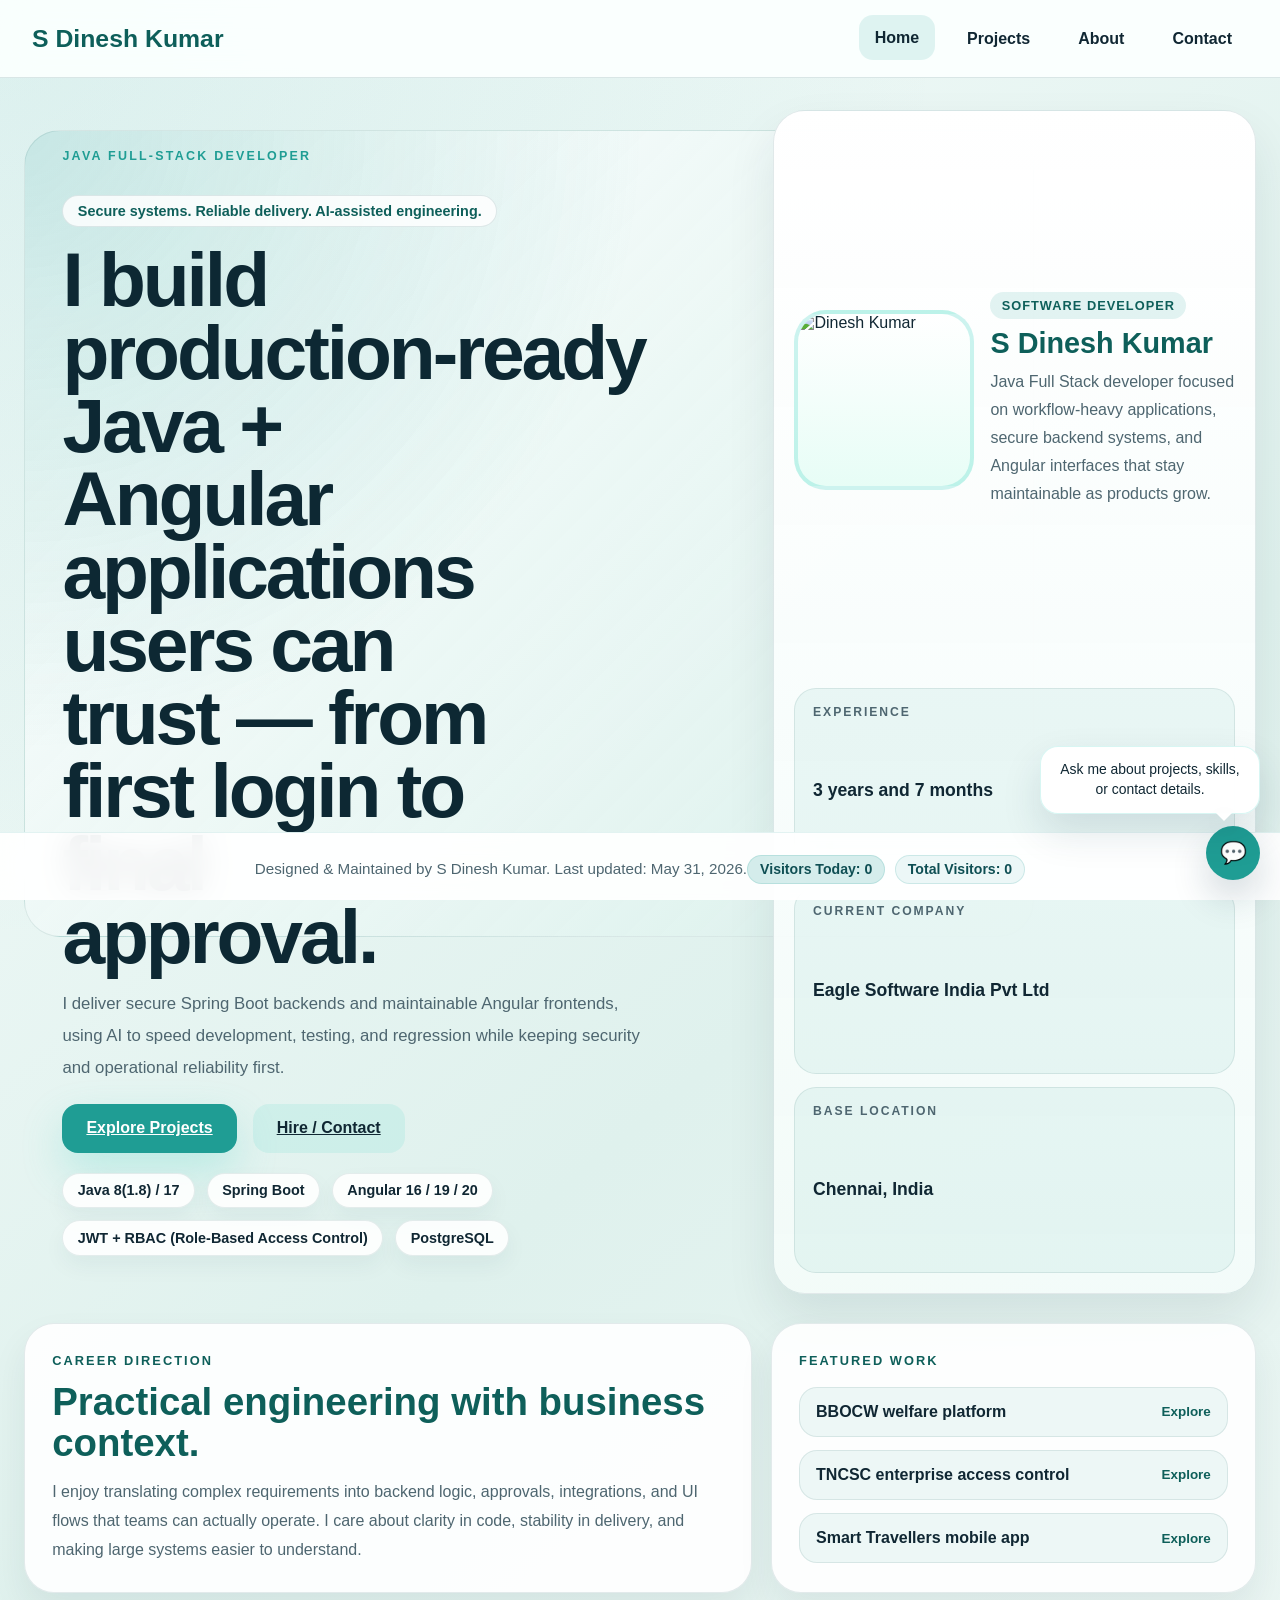
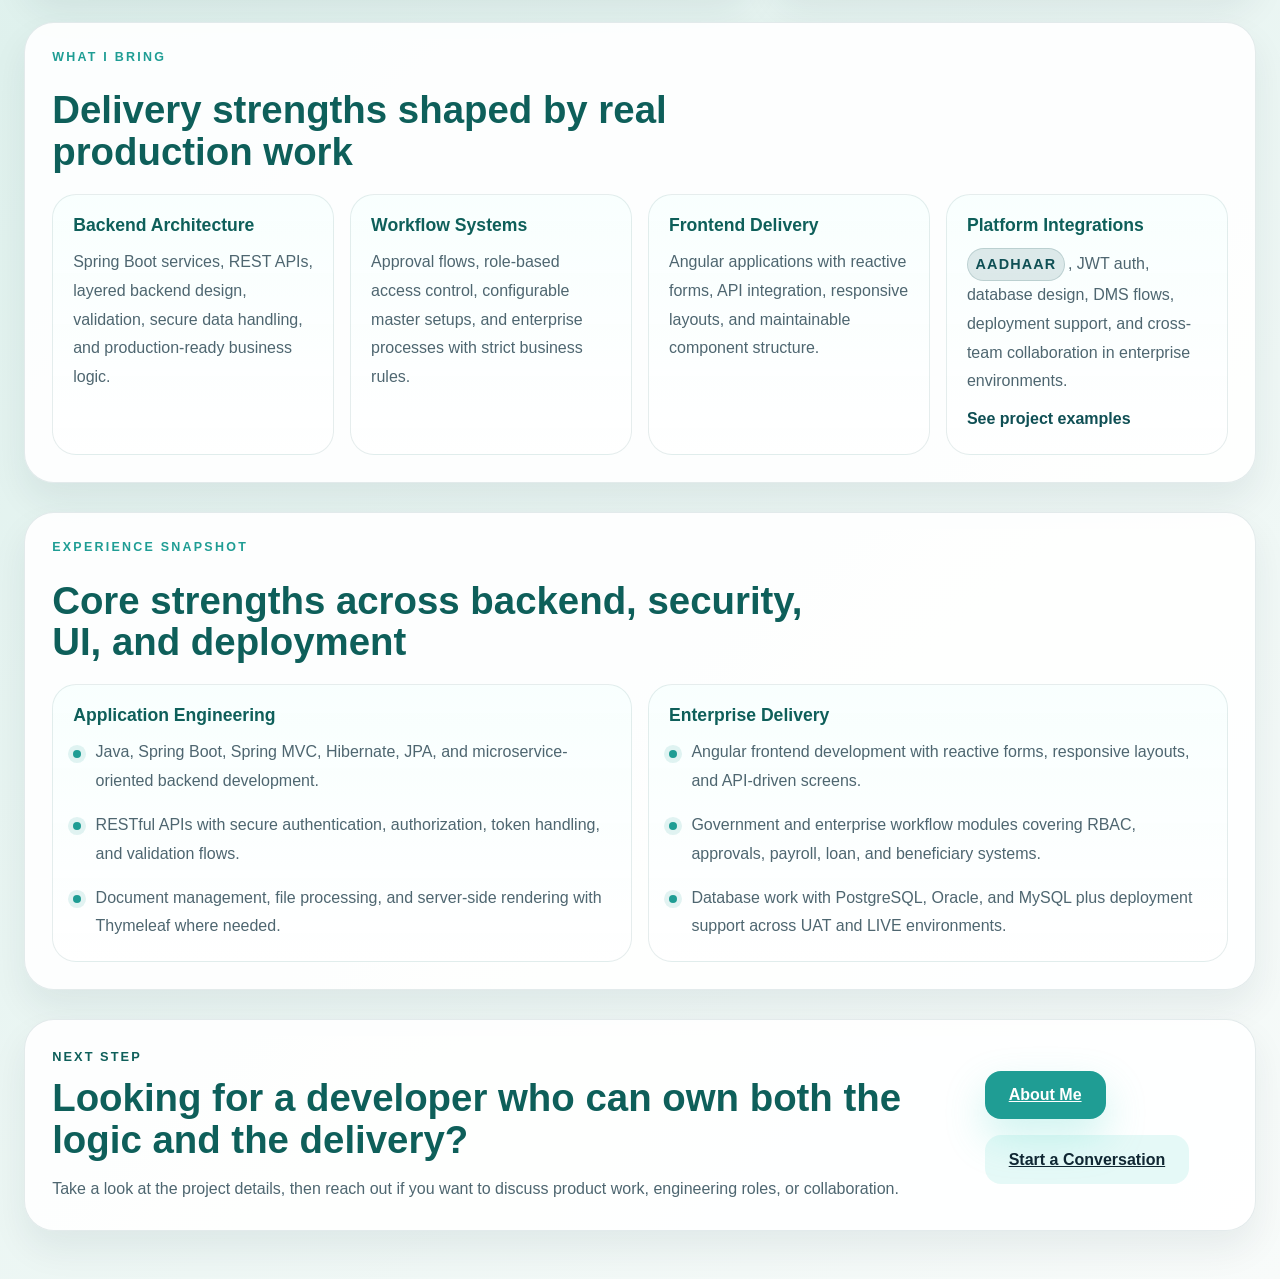
==== index.html @ f7721f25 "DINESH" ====
﻿<!DOCTYPE html>
<html lang="en">

<head>
    <meta charset="UTF-8">
    <meta name="viewport" content="width=device-width, initial-scale=1.0">
    <title>S Dinesh Kumar — Portfolio</title>
    <link rel="stylesheet" href="styles.css">
    <link rel="stylesheet" href="https://cdnjs.cloudflare.com/ajax/libs/font-awesome/5.15.4/css/all.min.css">
</head>

<body class="app-shell">
    <header class="app-header">
        <div class="brand">
            <h1 class="brand-title">S Dinesh Kumar</h1>
        </div>
        <button id="navToggle" class="nav-toggle" aria-label="Toggle menu">
            <i class="fas fa-bars"></i>
        </button>
        <nav class="app-nav" id="appNav">
            <a href="index.html" class="active">Home</a>
            <a href="templates/projects.html">Projects</a>
            <a href="templates/about.html">About</a>
            <a href="templates/contact.html">Contact</a>
        </nav>
    </header>

    <main class="page-main home-page">
        <section class="home-hero">
            <div class="home-hero-copy">
                <span class="eyebrow">Java Full‑Stack Developer</span>
                <p class="home-kicker">Secure systems. Reliable delivery. AI‑assisted engineering.</p>
                <h1>I build production‑ready Java + Angular applications users can trust — from first login to final approval.</h1>
                <p class="home-summary">I deliver secure Spring Boot backends and maintainable Angular frontends, using AI to speed development, testing, and regression while keeping security and operational reliability first.</p>
                <div class="hero-actions">
                    <a class="btn btn-primary" href="templates/projects.html">Explore Projects</a>
                    <a class="btn btn-secondary" href="templates/contact.html">Hire / Contact</a>
                </div>
                <div class="home-chip-row">
                    <span class="home-chip">Java 8(1.8) / 17</span>
                    <span class="home-chip">Spring Boot</span>
                    <span class="home-chip">Angular 16 / 19 / 20</span>
                    <span class="home-chip">JWT + RBAC (Role-Based Access Control)</span>
                    <span class="home-chip">PostgreSQL</span>
                </div>
            </div>

            <aside class="home-profile-card">
                <div class="home-profile-top">
                    <div class="profile-avatar home-profile-avatar">
                        <img src="assets/dinesh.png" alt="Dinesh Kumar">
                    </div>
                    <div class="home-identity">
                        <span class="home-role-tag">Software Developer</span>
                        <h2>S Dinesh Kumar</h2>
                        <p>Java Full Stack developer focused on workflow-heavy applications, secure backend systems, and Angular interfaces that stay maintainable as products grow.</p>
                    </div>
                </div>
                <div class="home-metric-stack">
                    <article class="home-metric-card">
                        <span class="home-metric-label">Experience</span>
                        <strong class="home-metric-value" id="experience"></strong>
                    </article>
                    <article class="home-metric-card">
                        <span class="home-metric-label">Current Company</span>
                        <strong class="home-metric-value">Eagle Software India Pvt Ltd</strong>
                    </article>
                    <article class="home-metric-card">
                        <span class="home-metric-label">Base Location</span>
                        <strong class="home-metric-value">Chennai, India</strong>
                    </article>
                </div>
            </aside>
        </section>

        <section class="home-strip-grid">
            <article class="home-panel home-panel-story">
                <span class="home-panel-label">Career Direction</span>
                <h2>Practical engineering with business context.</h2>
                <p>I enjoy translating complex requirements into backend logic, approvals, integrations, and UI flows that teams can actually operate. I care about clarity in code, stability in delivery, and making large systems easier to understand.</p>
            </article>
            <article class="home-panel home-panel-projects">
                <span class="home-panel-label">Featured Work</span>
                <div class="home-mini-list">
                    <a href="templates/bbocw.html">BBOCW welfare platform</a>
                    <a href="templates/tncsc.html">TNCSC enterprise access control</a>
                    <a href="templates/sta_explanation.html">Smart Travellers mobile app</a>
                </div>
            </article>
        </section>

        <section class="home-capability-section">
            <div class="home-section-heading">
                <span class="eyebrow">What I Bring</span>
                <h2>Delivery strengths shaped by real production work</h2>
            </div>
            <div class="home-capability-grid">
                <article class="home-capability-card">
                    <h3>Backend Architecture</h3>
                    <p>Spring Boot services, REST APIs, layered backend design, validation, secure data handling, and production-ready business logic.</p>
                </article>
                <article class="home-capability-card">
                    <h3>Workflow Systems</h3>
                    <p>Approval flows, role-based access control, configurable master setups, and enterprise processes with strict business rules.</p>
                </article>
                <article class="home-capability-card">
                    <h3>Frontend Delivery</h3>
                    <p>Angular applications with reactive forms, API integration, responsive layouts, and maintainable component structure.</p>
                </article>
                <article class="home-capability-card">
                    <h3>Platform Integrations</h3>
                    <p><span class="home-inline-highlight">AADHAAR</span>, JWT auth, database design, DMS flows, deployment support, and cross-team collaboration in enterprise environments. <a class="home-inline-link" href="templates/projects.html">See project examples</a></p>
                </article>
            </div>
        </section>

        <section class="home-summary-section">
            <div class="home-section-heading">
                <span class="eyebrow">Experience Snapshot</span>
                <h2>Core strengths across backend, security, UI, and deployment</h2>
            </div>
            <div class="home-summary-grid">
                <article class="home-summary-card">
                    <h3>Application Engineering</h3>
                    <ul>
                        <li>Java, Spring Boot, Spring MVC, Hibernate, JPA, and microservice-oriented backend development.</li>
                        <li>RESTful APIs with secure authentication, authorization, token handling, and validation flows.</li>
                        <li>Document management, file processing, and server-side rendering with Thymeleaf where needed.</li>
                    </ul>
                </article>
                <article class="home-summary-card">
                    <h3>Enterprise Delivery</h3>
                    <ul>
                        <li>Angular frontend development with reactive forms, responsive layouts, and API-driven screens.</li>
                        <li>Government and enterprise workflow modules covering RBAC, approvals, payroll, loan, and beneficiary systems.</li>
                        <li>Database work with PostgreSQL, Oracle, and MySQL plus deployment support across UAT and LIVE environments.</li>
                    </ul>
                </article>
            </div>
        </section>

        <section class="home-cta-panel">
            <div>
                <span class="home-panel-label">Next Step</span>
                <h2>Looking for a developer who can own both the logic and the delivery?</h2>
                <p>Take a look at the project details, then reach out if you want to discuss product work, engineering roles, or collaboration.</p>
            </div>
            <div class="hero-actions">
                <a class="btn btn-primary" href="templates/about.html">About Me</a>
                <a class="btn btn-secondary" href="templates/contact.html">Start a Conversation</a>
            </div>
        </section>
    </main>

    <footer class="app-footer">Designed & Maintained by S Dinesh Kumar. Last updated: May 31, 2026.</footer>
    <script src="https://cdn.jsdelivr.net/npm/@emailjs/browser@4/dist/email.min.js"></script>
    <script>
      window.LEO_EMAIL_CONFIG = window.LEO_EMAIL_CONFIG || {
        // EmailJS public key from your EmailJS dashboard
        publicKey: '',
        // EmailJS service ID connected to your sender mailbox
        serviceId: '',
        // EmailJS template ID for subject/body variables
        templateId: '',
      };
    </script>
    <script src="script.js"></script>
</body>

</html>
---- styles.css ----
﻿:root {
    --bg: #eef8f6;
    --surface: #ffffff;
    --surface-soft: #f7fcfb;
    --accent: #1f9d94;
    --accent-soft: #d8f0eb;
    --accent-text: #0e5f5a;
    --accent-deep: #0f4f54;
    --text: #102733;
    --muted: #4e6670;
    --border: rgba(31, 157, 148, 0.2);
    --shadow: rgba(12, 42, 52, 0.12);
}

* {
    margin: 0;
    padding: 0;
    box-sizing: border-box;
    font-family: 'Inter', -apple-system, BlinkMacSystemFont, 'Segoe UI', Roboto, Oxygen, Ubuntu, Cantarell, sans-serif;
}

html {
    scroll-behavior: smooth;
}

body {
    min-height: 100vh;
    display: flex;
    flex-direction: column;
    background:
        radial-gradient(circle at top left, rgba(31, 157, 148, 0.12), transparent 30%),
        linear-gradient(140deg, #f6fcfb 0%, #dff1ed 42%, #f8fbfa 100%);
    color: var(--text);
}

main {
    flex: 1;
    padding-bottom: 4.5rem;
}

button,
a {
    font: inherit;
}

button {
    border: none;
    background: none;
    cursor: pointer;
}

img {
    display: block;
    max-width: 100%;
}

.app-shell {
    display: flex;
    flex-direction: column;
    min-height: 100vh;
}

.app-header {
    position: sticky;
    top: 0;
    z-index: 1000;
    display: flex;
    align-items: center;
    justify-content: space-between;
    gap: 1rem;
    padding: 1rem 2rem;
    background: rgba(251, 255, 254, 0.94);
    border-bottom: 1px solid rgba(15, 79, 84, 0.14);
    backdrop-filter: blur(16px);
    animation: fadeInDown 0.9s ease both;
}

.brand {
    display: flex;
    flex-direction: column;
    gap: 0.2rem;
}

.brand-tag {
    font-size: 0.78rem;
    letter-spacing: 0.24em;
    text-transform: uppercase;
    color: var(--accent-text);
    font-weight: 700;
}

.brand-title {
    font-size: 1.55rem;
    line-height: 1.05;
    font-weight: 800;
}

.nav-toggle {
    display: none;
    width: 46px;
    height: 46px;
    border-radius: 16px;
    background: rgba(31, 157, 148, 0.14);
    color: var(--text);
    align-items: center;
    justify-content: center;
}

.app-nav {
    display: flex;
    gap: 1rem;
    align-items: center;
}

.app-nav a {
    display: inline-flex;
    align-items: center;
    padding: 0.85rem 1rem;
    border-radius: 14px;
    color: var(--text);
    text-decoration: none;
    font-weight: 700;
    transition: transform 0.25s ease, background 0.25s ease, color 0.25s ease;
}

.app-nav a:hover,
.app-nav a.active {
    background: rgba(31, 157, 148, 0.12);
    color: var(--text);
    transform: translateY(-1px);
}

.page-main {
    flex: 1;
    margin: 0 auto;
    padding: 2rem 1.5rem 3rem;
}

.home-page {
    display: grid;
    gap: 1.8rem;
}

.home-hero {
    position: relative;
    display: grid;
    grid-template-columns: minmax(0, 1.35fr) minmax(320px, 0.9fr);
    gap: 1.6rem;
    align-items: stretch;
}

.home-hero::before {
    content: '';
    position: absolute;
    inset: 1.25rem 18% auto 0;
    height: 68%;
    border-radius: 36px;
    background:
        radial-gradient(circle at top left, rgba(31, 157, 148, 0.24), transparent 48%),
        linear-gradient(135deg, rgba(255, 255, 255, 0.88), rgba(216, 240, 235, 0.68));
    border: 1px solid rgba(15, 79, 84, 0.1);
    z-index: 0;
}

.home-hero-copy,
.home-profile-card,
.home-strip-grid,
.home-capability-section,
.home-summary-section,
.home-cta-panel {
    position: relative;
    z-index: 1;
}

.home-hero-copy {
    display: grid;
    align-content: start;
    gap: 1rem;
    padding: clamp(1.6rem, 3vw, 2.5rem);
    border-radius: 34px;
}

.home-kicker {
    display: inline-flex;
    align-items: center;
    width: fit-content;
    padding: 0.45rem 0.9rem;
    border-radius: 999px;
    background: rgba(255, 255, 255, 0.82);
    border: 1px solid rgba(15, 79, 84, 0.12);
    color: var(--accent-text);
    font-size: 0.9rem;
    font-weight: 700;
}

.home-hero-copy h1 {
    max-width: 11ch;
    font-size: clamp(2.8rem, 6vw, 5.2rem);
    line-height: 0.95;
    letter-spacing: -0.04em;
    color: #0d2833;
}

.home-summary {
    max-width: 64ch;
    font-size: 1.05rem;
    line-height: 1.9;
    color: var(--muted);
}

.home-chip-row {
    display: flex;
    flex-wrap: wrap;
    gap: 0.75rem;
    padding-top: 0.25rem;
}

.home-chip {
    display: inline-flex;
    align-items: center;
    padding: 0.55rem 0.9rem;
    border-radius: 999px;
    background: rgba(255, 255, 255, 0.88);
    border: 1px solid rgba(15, 79, 84, 0.1);
    color: var(--text);
    font-size: 0.9rem;
    font-weight: 700;
    box-shadow: 0 10px 22px rgba(14, 50, 74, 0.05);
}

.home-profile-card {
    display: grid;
    gap: 1.2rem;
    padding: 1.25rem;
    border-radius: 32px;
    background:
        linear-gradient(180deg, rgba(255, 255, 255, 0.98), rgba(243, 251, 249, 0.94));
    border: 1px solid rgba(15, 79, 84, 0.12);
    box-shadow: 0 24px 50px rgba(12, 42, 52, 0.09);
}

.home-profile-top {
    display: grid;
    grid-template-columns: auto 1fr;
    gap: 1rem;
    align-items: center;
}

.home-profile-avatar {
    width: 132px;
    border-radius: 30px;
    margin: 0;
}

.home-identity {
    display: grid;
    gap: 0.5rem;
}

.home-role-tag {
    display: inline-flex;
    width: fit-content;
    padding: 0.35rem 0.7rem;
    border-radius: 999px;
    background: rgba(31, 157, 148, 0.12);
    color: var(--accent-text);
    font-size: 0.8rem;
    font-weight: 800;
    letter-spacing: 0.08em;
    text-transform: uppercase;
}

.home-identity h2 {
    font-size: 1.8rem;
    color: var(--accent-text);
}

.home-identity p {
    color: var(--muted);
    line-height: 1.75;
}

.home-metric-stack {
    display: grid;
    gap: 0.8rem;
}

.home-metric-card {
    display: grid;
    gap: 0.35rem;
    padding: 1rem 1.1rem;
    border-radius: 22px;
    background: rgba(31, 157, 148, 0.07);
    border: 1px solid rgba(15, 79, 84, 0.1);
}

.home-metric-label {
    font-size: 0.76rem;
    letter-spacing: 0.16em;
    text-transform: uppercase;
    color: var(--muted);
    font-weight: 800;
}

.home-metric-value {
    font-size: 1.1rem;
    line-height: 1.45;
    color: var(--text);
}

.home-strip-grid {
    display: grid;
    grid-template-columns: 1.2fr 0.8fr;
    gap: 1.2rem;
}

.home-panel,
.home-capability-section,
.home-summary-section,
.home-cta-panel {
    padding: 1.7rem;
    border-radius: 30px;
    background: rgba(255, 255, 255, 0.9);
    border: 1px solid rgba(15, 79, 84, 0.11);
    box-shadow: 0 18px 36px rgba(12, 42, 52, 0.07);
}

.home-panel-label {
    display: inline-block;
    margin-bottom: 0.8rem;
    color: var(--accent-text);
    font-size: 0.8rem;
    font-weight: 800;
    letter-spacing: 0.16em;
    text-transform: uppercase;
}

.home-panel h2,
.home-section-heading h2,
.home-cta-panel h2 {
    font-size: clamp(1.7rem, 3vw, 2.5rem);
    line-height: 1.08;
    color: var(--accent-text);
}

.home-panel p,
.home-cta-panel p {
    margin-top: 0.9rem;
    color: var(--muted);
    line-height: 1.8;
}

.home-mini-list {
    display: grid;
    gap: 0.8rem;
    margin-top: 0.35rem;
}

.home-mini-list a {
    display: flex;
    align-items: center;
    justify-content: space-between;
    gap: 1rem;
    padding: 0.95rem 1rem;
    border-radius: 18px;
    background: rgba(31, 157, 148, 0.07);
    border: 1px solid rgba(15, 79, 84, 0.1);
    color: var(--text);
    text-decoration: none;
    font-weight: 700;
    transition: transform 0.2s ease, background 0.2s ease;
}

.home-mini-list a::after {
    content: 'Explore';
    color: var(--accent-text);
    font-size: 0.84rem;
}

.home-mini-list a:hover {
    transform: translateY(-2px);
    background: rgba(31, 157, 148, 0.12);
}

.home-capability-section,
.home-summary-section {
    display: grid;
    gap: 1.35rem;
}

.home-section-heading {
    display: grid;
    gap: 0.6rem;
    max-width: 760px;
}

.home-capability-grid {
    display: grid;
    grid-template-columns: repeat(4, minmax(0, 1fr));
    gap: 1rem;
}

.home-capability-card,
.home-summary-card {
    padding: 1.25rem;
    border-radius: 24px;
    background: linear-gradient(180deg, rgba(248, 255, 254, 0.96), rgba(255, 255, 255, 0.98));
    border: 1px solid rgba(15, 79, 84, 0.1);
}

.home-capability-card h3,
.home-summary-card h3 {
    margin-bottom: 0.75rem;
    color: var(--accent-text);
    font-size: 1.1rem;
}

.home-capability-card p {
    color: var(--muted);
    line-height: 1.8;
}

.home-summary-grid {
    display: grid;
    grid-template-columns: repeat(2, minmax(0, 1fr));
    gap: 1rem;
}

.home-summary-card ul {
    list-style: none;
    display: grid;
    gap: 0.95rem;
}

.home-summary-card li {
    position: relative;
    padding-left: 1.4rem;
    color: var(--muted);
    line-height: 1.8;
}

.home-summary-card li::before {
    content: '';
    position: absolute;
    left: 0;
    top: 0.72rem;
    width: 0.5rem;
    height: 0.5rem;
    border-radius: 50%;
    background: var(--accent);
    box-shadow: 0 0 0 5px rgba(31, 157, 148, 0.12);
}

.home-cta-panel {
    display: flex;
    align-items: center;
    justify-content: space-between;
    gap: 1.5rem;
}

.home-inline-highlight {
    display: inline-flex;
    align-items: center;
    padding: 0.16rem 0.48rem;
    margin-right: 0.18rem;
    border-radius: 999px;
    background: rgba(15, 79, 84, 0.12);
    border: 1px solid rgba(15, 79, 84, 0.16);
    color: var(--accent-deep);
    font-size: 0.9rem;
    font-weight: 800;
    letter-spacing: 0.08em;
}

.home-inline-link {
    display: inline-block;
    margin-top: 0.55rem;
    color: var(--accent-deep);
    font-weight: 800;
    text-decoration: none;
}

.home-inline-link:hover {
    text-decoration: underline;
}

.hero-panel {
    display: grid;
    grid-template-columns: 1.6fr 1fr;
    gap: 2rem;
    align-items: start;
}

.hero-copy {
    animation: fadeInUp 0.9s ease 0.1s both;
}

.eyebrow {
    display: inline-block;
    margin-bottom: 1rem;
    color: var(--accent);
    font-weight: 700;
    letter-spacing: 0.18em;
    text-transform: uppercase;
    font-size: 0.78rem;
}

.hero-copy h1 {
    font-size: clamp(2.2rem, 4vw, 3rem);
    line-height: 1.04;
    margin-bottom: 1rem;
    color: var(--accent-text);
}

.hero-copy p {
    font-size: 1rem;
    color: var(--muted);
    line-height: 1.8;
    margin-bottom: 1.75rem;
}

.hero-actions {
    display: flex;
    flex-wrap: wrap;
    gap: 1rem;
    margin-top: 0.25rem;
}

.btn {
    display: inline-flex;
    align-items: center;
    justify-content: center;
    padding: 0.95rem 1.5rem;
    border-radius: 16px;
    font-weight: 700;
    transition: transform 0.25s ease, box-shadow 0.25s ease, background 0.25s ease;
}

.btn-primary {
    background: var(--accent);
    color: #fff;
    box-shadow: 0 18px 40px rgba(78, 212, 198, 0.28);
}

.btn-secondary {
    background: rgba(78, 212, 198, 0.14);
    color: var(--text);
}

.btn:hover {
    transform: translateY(-2px);
}

.hero-card {
    display: grid;
    gap: 1rem;
    background: var(--surface);
    border: 1px solid rgba(14,50,74,0.04);
    border-radius: 18px;
    padding: 1.25rem;
    box-shadow: 0 12px 30px rgba(14, 50, 74, 0.06);
}

.profile-avatar {
    width: 180px;
    aspect-ratio: 1 / 1;
    border-radius: 32px;
    overflow: hidden;
    border: 4px solid rgba(78, 212, 198, 0.28);
    background: linear-gradient(180deg, #fff, #e7fdf6);
    margin: 0 auto;
}

.hero-card h2 {
    font-size: 1.75rem;
    margin-bottom: 0.5rem;
}

.hero-card p {
    color: var(--text);
    line-height: 1.8;
}

.stat-grid {
    display: grid;
    grid-template-columns: repeat(2, minmax(0, 1fr));
    gap: 1rem;
}

.stat {
    padding: 1.15rem 1rem;
    border-radius: 20px;
    background: rgba(255, 255, 255, 0.88);
    border: 1px solid rgba(78, 212, 198, 0.15);
    box-shadow: 0 10px 25px rgba(78, 212, 198, 0.1);
}

.stat-title {
    font-size: 0.82rem;
    letter-spacing: 0.18em;
    text-transform: uppercase;
    color: var(--muted);
    margin-bottom: 0.5rem;
}

.stat-value {
    font-size: 1.4rem;
    color: var(--text);
    font-weight: 800;
}

.card-highlight {
    display: inline;
    color: var(--accent-text) !important;
    background: transparent;
}

.location-labels {
    display: flex;
    gap: 0.5rem;
    margin-top: 0.75rem;
    flex-wrap: wrap;
}

.show-map-btn {
    background: transparent;
    border: 1px solid rgba(14,50,74,0.06);
    padding: 0.4rem 0.6rem;
    border-radius: 12px;
    font-weight: 700;
    color: var(--accent-text);
    cursor: pointer;
}

.map-link {
    display: none;
    margin-top: 0.5rem;
    font-size: 0.9rem;
    color: var(--muted);
    word-break: break-word;
}

.section-card {
    margin-top: 2rem;
    padding: 2rem;
    border-radius: 28px;
    background: var(--surface);
    border: 1px solid rgba(78, 212, 198, 0.18);
    box-shadow: 0 24px 45px rgba(14, 50, 74, 0.08);
    animation: fadeInUp 0.9s ease both;
}

.section-card h2 {
    font-size: 2rem;
    margin-bottom: 1rem;
}

.section-card p,
.section-card li {
    color: var(--muted);
    line-height: 1.8;
    font-size: 1rem;
}

.section-card ul {
    list-style: none;
    padding: 0;
    margin: 0;
    display: grid;
    gap: 1rem;
}

.section-card li {
    padding-left: 1.5rem;
    position: relative;
}

.section-card li::before {
    content: '\f00c';
    font-family: 'Font Awesome 5 Free';
    font-weight: 900;
    position: absolute;
    left: 0;
    top: 0.12rem;
    color: var(--accent);
}

.projects-panel,
.detail-panel,
.about-panel,
.contact-panel {
    margin-top: 1.8rem;
    padding: 2rem;
    border-radius: 28px;
    background: var(--surface);
    border: 1px solid rgba(78, 212, 198, 0.18);
    box-shadow: 0 24px 45px rgba(14, 50, 74, 0.08);
    animation: fadeInUp 0.9s ease both;
}

.project-grid {
    display: grid;
    gap: 1.5rem;
    grid-template-columns: repeat(auto-fit, minmax(280px, 1fr));
    align-items: stretch;
}

.project-card {
    padding: 1.5rem;
    border-radius: 20px;
    background: rgba(186, 244, 238, 0.95);
    border: 1px solid rgba(78, 212, 198, 0.18);
    box-shadow: 0 14px 28px rgba(78, 212, 198, 0.12);
    transition: transform 0.18s ease, box-shadow 0.18s ease;
    display: flex;
    flex-direction: column;
    height: 100%;
}

/* Prevent cards from growing excessively tall. Allow internal scroll when content overflows. */
.project-card {
    max-height: 560px;
    overflow: auto;
}

/* Hide native scrollbars but keep content scrollable */
.project-card {
    -ms-overflow-style: none; /* IE and Edge */
    scrollbar-width: none; /* Firefox */
}
.project-card::-webkit-scrollbar {
    width: 0;
    height: 0;
}

/* On large screens, enforce exactly 3 columns to maintain consistent card sizing and layout */
@media (min-width: 1100px) {
    .project-grid {
        grid-template-columns: repeat(3, 1fr);
    }
}

.project-card:hover {
    transform: translateY(-3px);
    box-shadow: 0 20px 48px rgba(78, 212, 198, 0.18);
}

.project-card h3 {
    font-size: 1.15rem;
    margin-bottom: 0.75rem;
}

.project-card h3 a {
    color: var(--text);
    text-decoration: none;
}

.project-card h3 a:hover {
    color: var(--accent);
}

.project-card p {
    color: var(--muted);
    line-height: 1.75;
    margin: 0.65rem 0;
}

.click-hint {
    margin-top: 0.25rem;
}

.click-hint a {
    color: var(--accent);
    font-weight: 700;
    text-decoration: none;
}

.click-hint a:hover {
    text-decoration: underline;
}

.detail-grid {
    display: grid;
    gap: 1rem;
    grid-template-columns: repeat(auto-fit, minmax(220px, 1fr));
    margin-top: 1.5rem;
}

.detail-section {
    padding: 1.5rem;
    border-radius: 22px;
    background: rgba(78, 212, 198, 0.08);
    border: 1px solid rgba(78, 212, 198, 0.18);
}

.detail-section h3 {
    margin-bottom: 0.8rem;
    color: var(--text);
    font-size: 1rem;
}

.detail-section p {
    color: var(--muted);
    line-height: 1.75;
}

.image-container {
    display: grid;
    gap: 1rem;
    grid-template-columns: repeat(auto-fit, minmax(220px, 1fr));
}

/* Ensure headings and key labels use the teal accent for clear two-color theme */
.brand-title,
.section-card h2,
.project-card h3,
.detail-section h3 {
    color: var(--accent-text);
}

/* Links should adopt the teal accent for consistency */
a {
    color: var(--accent-text);
}

figure {
    background: rgba(255, 255, 255, 0.92);
    border: 1px solid rgba(78, 212, 198, 0.18);
    border-radius: 24px;
    padding: 1.4rem;
    box-shadow: 0 14px 32px rgba(78, 212, 198, 0.1);
}

.dropdown-btn {
    display: inline-flex;
    align-items: center;
    gap: 0.5rem;
    color: var(--text);
    cursor: pointer;
    font-weight: 700;
    margin-bottom: 0.75rem;
}

.dropdown-btn.rotate {
    color: var(--accent);
}

.dropdown-btn::after {
    content: " ▼";
    font-weight: 700;
    margin-left: 6px;
}

.dropdown-btn.rotate::after {
    content: " ▲";
}

.image-description {
    overflow: hidden;
    max-height: 0;
    opacity: 0;
    transition: max-height 0.35s ease, opacity 0.3s ease;
    margin-bottom: 0.75rem;
}

.image-description.open {
    opacity: 1;
}

.portrait-image {
    width: 100%;
    border-radius: 20px;
    display: block;
}

.app-footer {
    position: fixed;
    left: 0;
    right: 0;
    bottom: 0;
    width: 100%;
    padding: 1rem 2rem;
    text-align: center;
    color: var(--muted);
    font-size: 0.95rem;
    background: rgba(255, 255, 255, 0.92);
    backdrop-filter: blur(14px);
    border-top: 1px solid rgba(31, 157, 148, 0.12);
    z-index: 1000;
}

.footer-visitor-summary {
    display: inline-flex;
    gap: 0.6rem;
    flex-wrap: wrap;
    justify-content: center;
    margin-top: 0.35rem;
}

.footer-badge {
    display: inline-flex;
    align-items: center;
    gap: 0.35rem;
    padding: 0.35rem 0.75rem;
    border-radius: 999px;
    font-weight: 700;
    font-size: 0.88rem;
    background: rgba(31, 157, 148, 0.12);
    color: var(--accent-deep);
    border: 1px solid rgba(31, 157, 148, 0.16);
}

.footer-badge-today {
    background: rgba(31, 157, 148, 0.18);
}

.footer-badge-total {
    background: rgba(31, 157, 148, 0.08);
}

.menu-open .app-nav {
    opacity: 1;
    visibility: visible;
    transform: translateY(0);
}

@keyframes fadeInDown {
    from {
        opacity: 0;
        transform: translateY(-20px);
    }
    to {
        opacity: 1;
        transform: translateY(0);
    }
}

@keyframes fadeInUp {
    from {
        opacity: 0;
        transform: translateY(24px);
    }
    to {
        opacity: 1;
        transform: translateY(0);
    }
}

@keyframes floatIn {
    from {
        opacity: 0;
        transform: translateY(20px) scale(0.98);
    }
    to {
        opacity: 1;
        transform: translateY(0) scale(1);
    }
}

@media (max-width: 980px) {
    .home-hero,
    .home-strip-grid,
    .home-summary-grid {
        grid-template-columns: 1fr;
    }
    .home-capability-grid {
        grid-template-columns: repeat(2, minmax(0, 1fr));
    }
    .home-hero::before {
        inset: 0 0 auto 0;
        height: 56%;
    }
    .home-cta-panel {
        flex-direction: column;
        align-items: flex-start;
    }
    .hero-panel {
        grid-template-columns: 1fr;
    }
    .stat-grid {
        grid-template-columns: 1fr;
    }
    .image-container {
        grid-template-columns: repeat(2, minmax(0, 1fr));
    }
}

@media (max-width: 760px) {
    .app-header {
        padding: 1rem 1rem;
    }
    .nav-toggle {
        display: flex;
    }
    .app-nav {
        position: absolute;
        top: 100%;
        right: 1rem;
        left: 1rem;
        background: rgba(255, 255, 255, 0.98);
        border: 1px solid rgba(78, 212, 198, 0.18);
        border-radius: 24px;
        flex-direction: column;
        align-items: stretch;
        padding: 1rem;
        gap: 0.75rem;
        margin-top: 0.75rem;
        opacity: 0;
        visibility: hidden;
        transform: translateY(-10px);
        transition: opacity 0.25s ease, transform 0.25s ease, visibility 0.25s ease;
        box-shadow: 0 18px 40px rgba(78, 212, 198, 0.16);
    }
    .app-nav a {
        width: 100%;
    }
    .home-hero-copy h1 {
        max-width: none;
        font-size: 2.65rem;
    }
    .home-profile-top {
        grid-template-columns: 1fr;
    }
    .home-profile-avatar {
        margin: 0 auto;
    }
    .home-capability-grid {
        grid-template-columns: 1fr;
    }
    .home-hero-copy,
    .home-profile-card,
    .home-panel,
    .home-capability-section,
    .home-summary-section,
    .home-cta-panel {
        padding: 1.3rem;
        border-radius: 24px;
    }
    .hero-copy h1 {
        font-size: 2.4rem;
    }
    .page-main {
        padding: 1.5rem;
    }
}

@media (max-width: 560px) {
    .app-header {
        flex-direction: column;
        align-items: flex-start;
        gap: 1rem;
    }
    .home-chip-row {
        gap: 0.55rem;
    }
    .home-chip {
        font-size: 0.82rem;
    }
    .home-kicker {
        font-size: 0.82rem;
    }
    .home-panel h2,
    .home-section-heading h2,
    .home-cta-panel h2 {
        font-size: 1.55rem;
    }
    .hero-copy h1 {
        font-size: 2rem;
    }
    .hero-card {
        padding: 1.5rem;
    }
    .section-card {
        padding: 1.5rem;
    }
    .image-container {
        grid-template-columns: 1fr;
    }
}

/* Chat widget */
.chat-widget {
    position: fixed;
    right: 1.5rem;
    bottom: 1.5rem;
    z-index: 2000;
    width: min(360px, calc(100% - 2rem));
    max-height: 520px;
    display: grid;
    grid-template-rows: auto 1fr auto;
    background: rgba(255, 255, 255, 0.96);
    border: 1px solid rgba(11, 107, 99, 0.34);
    border-radius: 20px;
    box-shadow: 0 20px 40px rgba(14, 50, 74, 0.12);
    overflow: hidden;
    backdrop-filter: blur(16px);
    opacity: 0;
    transform: translateY(10px) scale(0.98);
    transition: opacity 0.22s ease, transform 0.22s ease, border-color 0.22s ease, box-shadow 0.22s ease;
}
.chat-widget.open {
    opacity: 1;
    transform: translateY(0) scale(1);
    border-color: rgba(11, 107, 99, 0.48);
    box-shadow: 0 24px 50px rgba(11, 107, 99, 0.16);
}
#leoToggleBtn,
.leo-toggle-btn {
    position: fixed;
    bottom: 20px;
    right: 20px;
    width: 54px;
    height: 54px;
    border-radius: 50%;
    background: var(--accent);
    color: #fff;
    border: none;
    display: inline-flex;
    align-items: center;
    justify-content: center;
    font-size: 1.35rem;
    box-shadow: 0 18px 36px rgba(14, 50, 74, 0.18);
    cursor: pointer;
    z-index: 1001;
    transition: transform 0.2s ease, box-shadow 0.2s ease, background 0.2s ease;
}
#leoToggleBtn:hover,
.leo-toggle-btn:hover {
    transform: translateY(-1px);
    box-shadow: 0 22px 42px rgba(14, 50, 74, 0.2);
}
#leoTogglePrompt {
    position: fixed;
    /* align the prompt above the chat button */
    bottom: 86px;
    right: 20px;
    max-width: 220px;
    padding: 0.85rem 1rem;
    background: rgba(255, 255, 255, 0.98);
    border: 1px solid rgba(78, 212, 198, 0.22);
    border-radius: 18px;
    color: var(--text);
    font-size: 0.87rem;
    line-height: 1.4;
    text-align: center;
    box-shadow: 0 18px 40px rgba(14, 50, 74, 0.12);
    opacity: 0;
    transform: translateY(6px);
    transition: opacity 0.22s ease, transform 0.22s ease;
    z-index: 1002; /* sit above the button */
    pointer-events: none;
}
#leoTogglePrompt.visible {
    opacity: 1;
    transform: translateY(0);
}

#leoTogglePrompt::after {
    /* small triangular pointer toward the chat button center */
    content: '';
    position: absolute;
    bottom: -8px;
    right: 27px; /* aligns roughly with the center of the 54px button (20px right + 27px) */
    width: 0;
    height: 0;
    border-left: 8px solid transparent;
    border-right: 8px solid transparent;
    border-top: 8px solid rgba(255, 255, 255, 0.98);
    filter: drop-shadow(0 6px 10px rgba(14,50,74,0.06));
    transition: opacity 0.18s ease, transform 0.18s ease;
}
.chat-widget-header {
    display: flex;
    justify-content: space-between;
    align-items: flex-start;
    padding: 1rem 1rem 0.75rem;
    border-bottom: 1px solid rgba(78, 212, 198, 0.12);
}

.chat-header-content {
    flex: 1;
}

.chat-close-btn {
    display: flex;
    align-items: center;
    justify-content: center;
    width: 28px;
    height: 28px;
    border-radius: 50%;
    background: transparent;
    border: none;
    color: var(--text);
    cursor: pointer;
    font-size: 1.2rem;
    transition: background 0.2s ease;
    flex-shrink: 0;
}

.chat-close-btn:hover {
    background: rgba(78, 212, 198, 0.12);
}
.chat-widget-header .chat-welcome {
    display: block;
    font-size: 0.95rem;
    font-weight: 800;
    letter-spacing: 0.18em;
    text-transform: uppercase;
    color: var(--accent-text);
}
.chat-widget-header .chat-subtitle {
    margin-top: 0.25rem;
    font-size: 0.9rem;
    color: var(--muted);
    line-height: 1.45;
}
.chat-widget-body {
    padding: 0.5rem 0.6rem;
    display: flex;
    flex-direction: column;
    gap: 0.35rem;
    overflow-y: auto;
    background: rgba(246, 255, 253, 0.95);
    min-height: 260px;
    max-height: 320px;
}
.chat-message {
    max-width: 85%;
    padding: 0.5rem 0.7rem;
    border-radius: 14px;
    line-height: 1.3;
    word-break: break-word;
    white-space: pre-wrap;
    position: relative;
    font-size: 0.9rem;
}
.chat-message p {
    margin: 0;
    padding: 0;
}
.chat-message.bot {
    align-self: flex-start;
    background: rgba(78, 212, 198, 0.16);
    color: var(--text);
    border-radius: 18px 18px 18px 6px;
    text-align: left;
}
.chat-message.user {
    align-self: flex-end;
    background: rgba(14, 50, 74, 0.16);
    color: var(--text);
    border-radius: 18px 18px 6px 18px;
    text-align: right;
}
.chat-message .chat-time {
    display: block;
    margin-top: 0.3rem;
    font-size: 0.75rem;
    color: rgba(0, 0, 0, 0.38);
}
.chat-message.user .chat-time {
    text-align: right;
}
.chat-widget-footer {
    padding: 0.75rem 0.85rem 0.9rem;
    background: rgba(255, 255, 255, 0.96);
    border-top: 1px solid rgba(78, 212, 198, 0.08);
    display: grid;
    grid-template-columns: 1fr auto;
    gap: 0.7rem;
    align-items: center;
}
#chatForm {
    display: grid;
    grid-template-columns: 1fr auto;
    gap: 0.7rem;
}
#chatInput {
    width: 100%;
    min-width: 0;
    padding: 0.75rem 1rem;
    border-radius: 999px;
    border: 1px solid rgba(78, 212, 198, 0.2);
    background: rgba(240, 255, 253, 0.98);
    color: var(--text);
    font-size: 0.95rem;
}
#chatInput:focus {
    outline: none;
    border-color: var(--accent);
    box-shadow: 0 0 0 3px rgba(78, 212, 198, 0.1);
}
#chatForm button {
    display: inline-flex;
    align-items: center;
    justify-content: center;
    padding: 0.75rem 1.1rem;
    border-radius: 999px;
    border: none;
    background: var(--accent);
    color: #fff;
    font-weight: 600;
    font-size: 0.9rem;
    cursor: pointer;
    transition: background 0.2s ease;
}
#chatForm button:hover {
    background: rgba(78, 212, 198, 0.9);
}
#chatForm button:disabled {
    opacity: 0.65;
    cursor: not-allowed;
    background: rgba(78, 212, 198, 0.6);
}
.chat-status {
    margin-top: 0.6rem;
    min-height: 1.2rem;
    font-size: 0.9rem;
    color: var(--accent-text);
    text-align: right;
    justify-self: end;
}

/* Desktop: Large screens (1440px and above) */
@media (min-width: 1440px) {
    .chat-widget {
        width: min(420px, calc(100% - 3rem));
        max-height: 580px;
        right: 2rem;
        bottom: 2rem;
    }
    .chat-widget-body {
        padding: 1rem;
        gap: 0.8rem;
    }
    .chat-message {
        max-width: 90%;
        padding: 0.85rem 1rem;
        font-size: 0.98rem;
    }
    #chatInput {
        padding: 0.8rem 1.1rem;
        font-size: 0.98rem;
    }
    #chatForm button {
        padding: 0.8rem 1.2rem;
        font-size: 0.95rem;
    }
}

/* Laptop: Medium-large screens (1024px to 1439px) */
@media (min-width: 1024px) and (max-width: 1439px) {
    .chat-widget {
        width: min(390px, calc(100% - 2.5rem));
        max-height: 550px;
        right: 1.75rem;
        bottom: 1.75rem;
    }
    .chat-widget-body {
        padding: 0.9rem;
        gap: 0.7rem;
    }
    .chat-message {
        max-width: 87%;
        padding: 0.8rem 0.95rem;
        font-size: 0.96rem;
    }
    #chatInput {
        padding: 0.75rem 1rem;
        font-size: 0.96rem;
    }
}

/* Tablet: Medium screens (768px to 1023px) */
@media (min-width: 768px) and (max-width: 1023px) {
    .chat-widget {
        width: min(380px, calc(100% - 2rem));
        max-height: 540px;
        right: 1.5rem;
        bottom: 1.5rem;
    }
    .chat-widget-body {
        padding: 0.85rem;
        gap: 0.65rem;
    }
    .chat-message {
        max-width: 86%;
        padding: 0.75rem 0.9rem;
        font-size: 0.95rem;
    }
}

/* Small Tablet/Large Mobile: Small screens (481px to 767px) */
@media (min-width: 481px) and (max-width: 767px) {
    .chat-widget {
        width: min(85%, calc(100% - 1.5rem));
        max-height: 480px;
        right: 0.75rem;
        bottom: 0.75rem;
        border-radius: 18px;
    }
    .chat-widget-body {
        padding: 0.7rem;
        gap: 0.6rem;
    }
    .chat-message {
        max-width: 88%;
        padding: 0.65rem 0.8rem;
        font-size: 0.93rem;
    }
    .chat-message .chat-time {
        font-size: 0.7rem;
    }
    #chatInput {
        padding: 0.65rem 0.9rem;
        font-size: 0.9rem;
    }
    #chatForm button {
        padding: 0.65rem 0.95rem;
        font-size: 0.8rem;
    }
}

/* Mobile: Extra small screens (max-width: 480px) */
@media (max-width: 480px) {
    .chat-widget {
        left: 0;
        right: 0;
        bottom: 0;
        width: 100%;
        max-height: 420px;
        border-radius: 20px 20px 0 0;
    }
    .chat-widget-body {
        padding: 0.65rem;
        gap: 0.55rem;
    }
    .chat-message {
        max-width: 90%;
        padding: 0.6rem 0.75rem;
        font-size: 0.9rem;
    }
    .chat-message .chat-time {
        margin-top: 0.2rem;
        font-size: 0.68rem;
    }
    #chatInput {
        padding: 0.6rem 0.85rem;
        font-size: 0.88rem;
    }
    #chatForm button {
        padding: 0.6rem 0.9rem;
        font-size: 0.78rem;
    }
    .chat-widget-footer {
        padding: 0.6rem 0.7rem 0.75rem;
    }
}


/* ===== Chat Suggestion Styles ===== */
.chat-suggestions {
    display: none;
    position: relative;
    left: 0;
    right: 0;
    width: 100%;
    background: rgba(255, 255, 255, 0.98);
    border: 1px solid rgba(78, 212, 198, 0.14);
    border-radius: 14px;
    padding: 0.5rem 0.45rem;
    max-height: 150px;
    overflow-y: auto;
    z-index: 100;
    box-shadow: 0 -2px 16px rgba(0, 0, 0, 0.12);
    box-sizing: border-box;
}

.chat-suggestions.active {
    display: block;
    animation: slideUpIn 0.2s ease;
}

@keyframes slideUpIn {
    from {
        opacity: 0;
        transform: translateY(4px);
    }
    to {
        opacity: 1;
        transform: translateY(0);
    }
}

.suggestion-item {
    display: block;
    width: 100%;
    padding: 11px 13px;
    border-radius: 10px;
    cursor: pointer;
    color: var(--text);
    font-size: 0.85rem;
    text-align: left;
    background: transparent;
    transition: background 0.15s ease, transform 0.1s ease;
    border: none;
    word-wrap: break-word;
    white-space: normal;
    overflow-wrap: anywhere;
    line-height: 1.3;
    margin-bottom: 0.4rem;
}

.suggestion-item:hover,
.suggestion-item:focus {
    background: rgba(78, 212, 198, 0.1);
    transform: translateX(2px);
}

.suggestion-item:disabled {
    cursor: default;
    opacity: 1;
}

.suggestion-item-action {
    background: rgba(78, 212, 198, 0.08);
    border: 1px solid rgba(78, 212, 198, 0.12);
    font-weight: 700;
}

.suggestion-item-action-alt {
    background: rgba(14, 50, 74, 0.04);
}

.chat-suggestions .suggestion-item:last-child {
    margin-bottom: 0;
}

.chat-input-wrapper {
    position: relative;
    width: 100%;
}

.chat-suggestions-panel {
    position: absolute;
    bottom: calc(100% + 8px);
    left: -12px;
    right: -34px;
    width: calc(100% + 46px);
    max-width: 420px;
    min-width: 260px;
    display: none;
    align-items: flex-start;
    justify-content: space-between;
    gap: 0.55rem;
    pointer-events: none;
}

.chat-suggestions-panel.active {
    display: flex;
}

.chat-suggestions-panel .chat-suggestions {
    flex: 1;
    min-width: 0;
}

.chat-suggestions-panel .chat-suggestions,
.chat-suggestions-panel .chat-status {
    pointer-events: auto;
}

.chat-status {
    position: static;
    min-width: 42px;
    padding: 0.24rem 0.55rem;
    border-radius: 999px;
    background: rgba(255, 255, 255, 0.92);
    color: var(--accent-text);
    font-weight: 700;
    text-align: right;
    font-size: 0.74rem;
    line-height: 1.2;
    border: 1px solid rgba(78, 212, 198, 0.12);
    box-shadow: 0 6px 16px rgba(14, 50, 74, 0.06);
    z-index: 2;
    flex-shrink: 0;
    margin-top: 0.4rem;
    opacity: 0;
    transform: translateY(-2px);
    transition: opacity 0.18s ease, transform 0.18s ease;
}

.chat-status.visible {
    opacity: 1;
    transform: translateY(0);
}

/* Email prompt chip — non-clickable, just shows current step */
.email-prompt-chip {
    cursor: default;
    background: rgba(78, 212, 198, 0.09);
    color: var(--accent-text);
    font-weight: 700;
    border: 1px solid rgba(78, 212, 198, 0.12);
    pointer-events: none;
}
.email-prompt-chip:hover {
    background: rgba(78, 212, 198, 0.09);
    transform: none;
}

/* Scrollbar styling for suggestions */
.chat-suggestions::-webkit-scrollbar {
    width: 6px;
}

.chat-suggestions::-webkit-scrollbar-track {
    background: transparent;
}

.chat-suggestions::-webkit-scrollbar-thumb {
    background: var(--accent-color);
    border-radius: 3px;
}
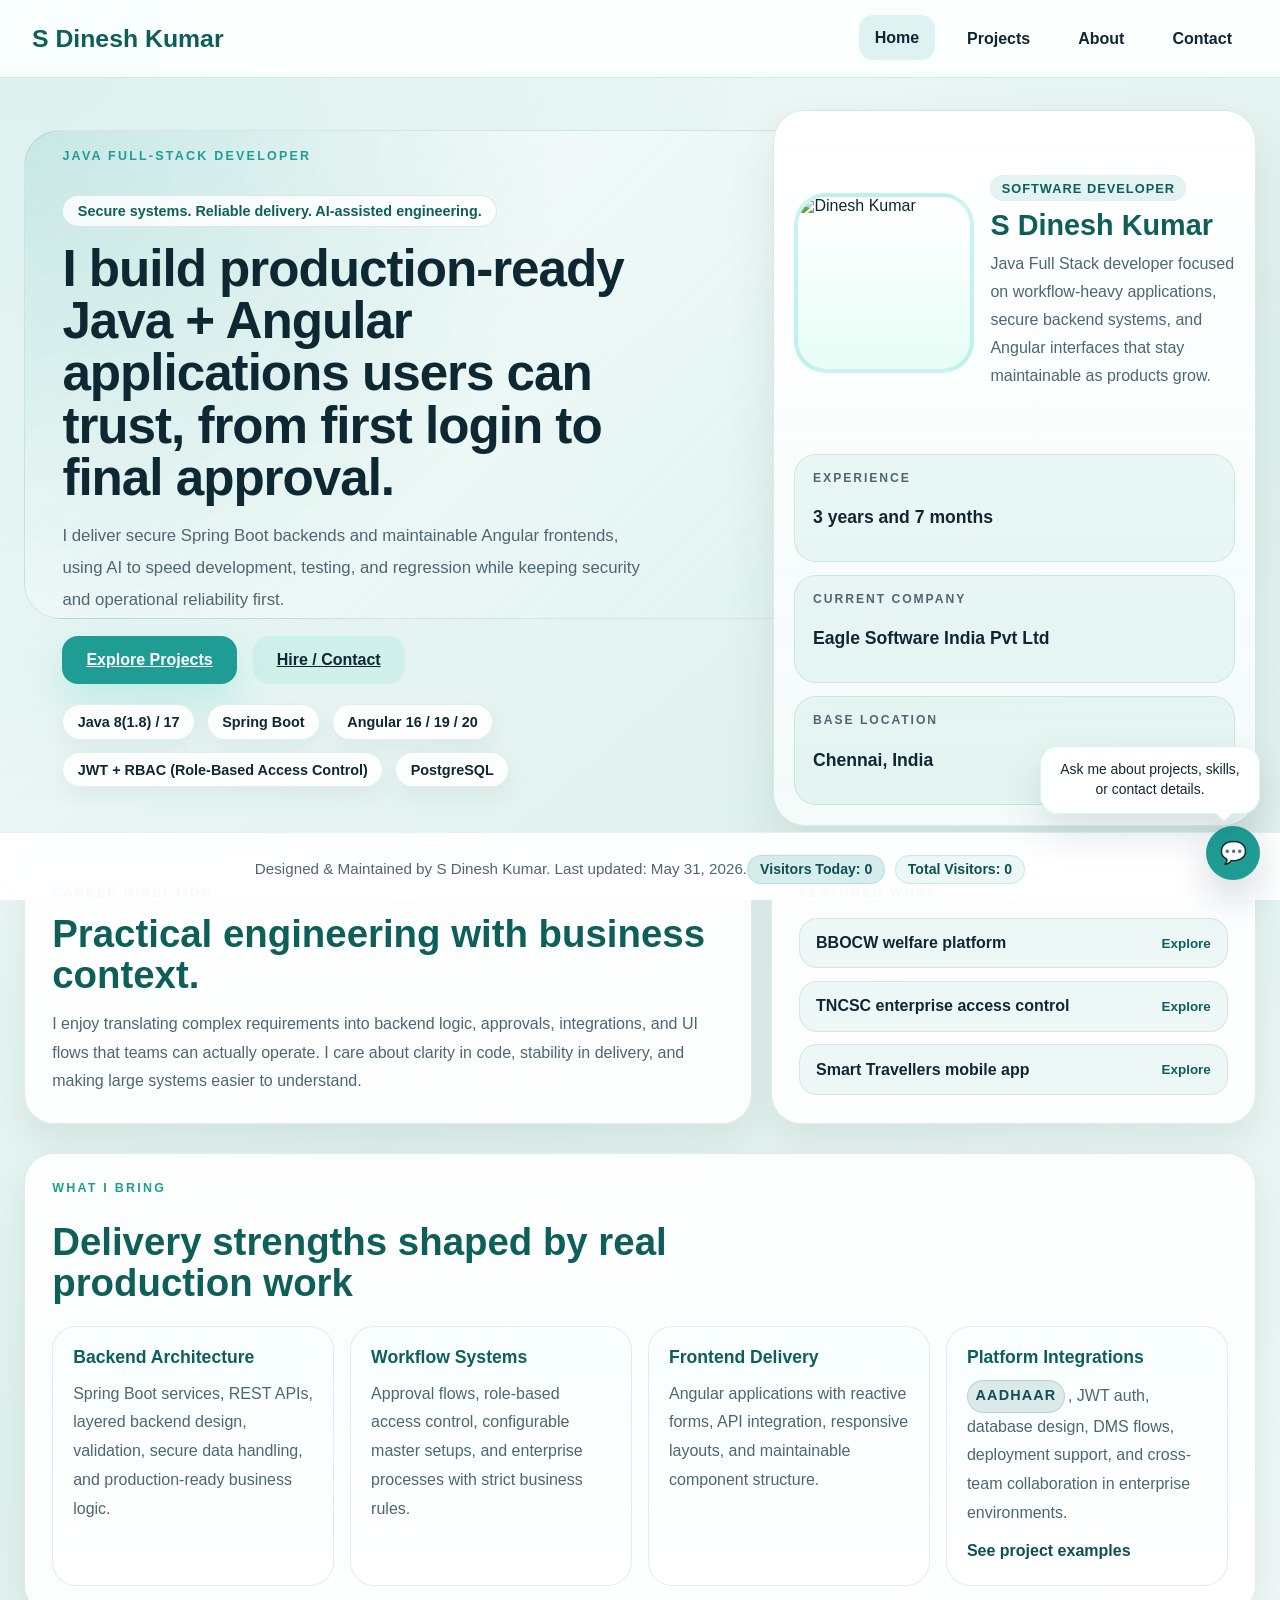
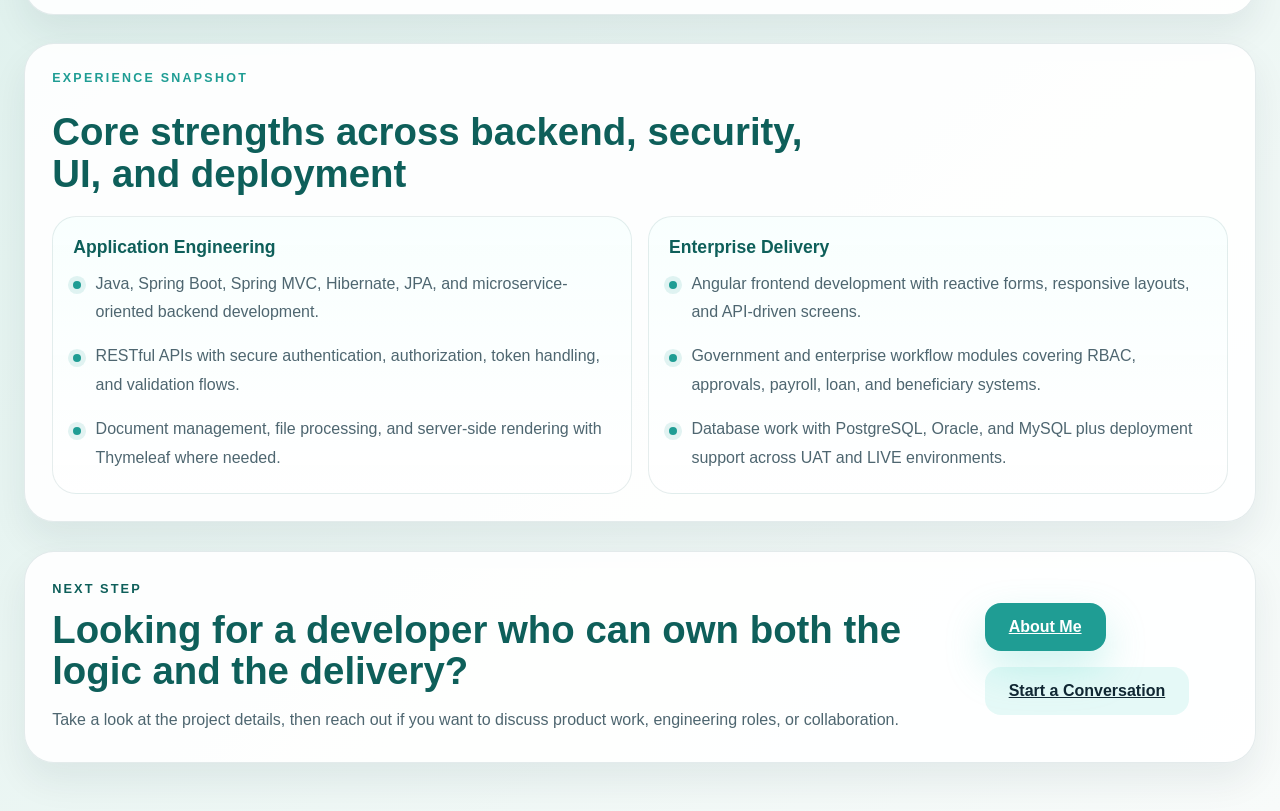
==== commit 26cd700a: "DINESH" ====
--- a/index.html
+++ b/index.html
@@ -30,7 +30,7 @@
             <div class="home-hero-copy">
                 <span class="eyebrow">Java Full‑Stack Developer</span>
                 <p class="home-kicker">Secure systems. Reliable delivery. AI‑assisted engineering.</p>
-                <h1>I build production‑ready Java + Angular applications users can trust — from first login to final approval.</h1>
+                <h1>I build production‑ready Java + Angular applications users can trust, from first login to final approval.</h1>
                 <p class="home-summary">I deliver secure Spring Boot backends and maintainable Angular frontends, using AI to speed development, testing, and regression while keeping security and operational reliability first.</p>
                 <div class="hero-actions">
                     <a class="btn btn-primary" href="templates/projects.html">Explore Projects</a>
--- a/styles.css
+++ b/styles.css
@@ -194,11 +194,15 @@
 }
 
 .home-hero-copy h1 {
-    max-width: 11ch;
-    font-size: clamp(2.8rem, 6vw, 5.2rem);
-    line-height: 0.95;
-    letter-spacing: -0.04em;
+    /* allow longer, more natural line lengths to avoid excessive wrapping */
+    max-width: 70ch;
+    font-size: clamp(2.8rem, 6vw, 3.2rem);
+    line-height: 1.02;
+    letter-spacing: -0.02em;
     color: #0d2833;
+    text-align: left;
+    hyphens: auto;
+    word-break: keep-all;
 }
 
 .home-summary {
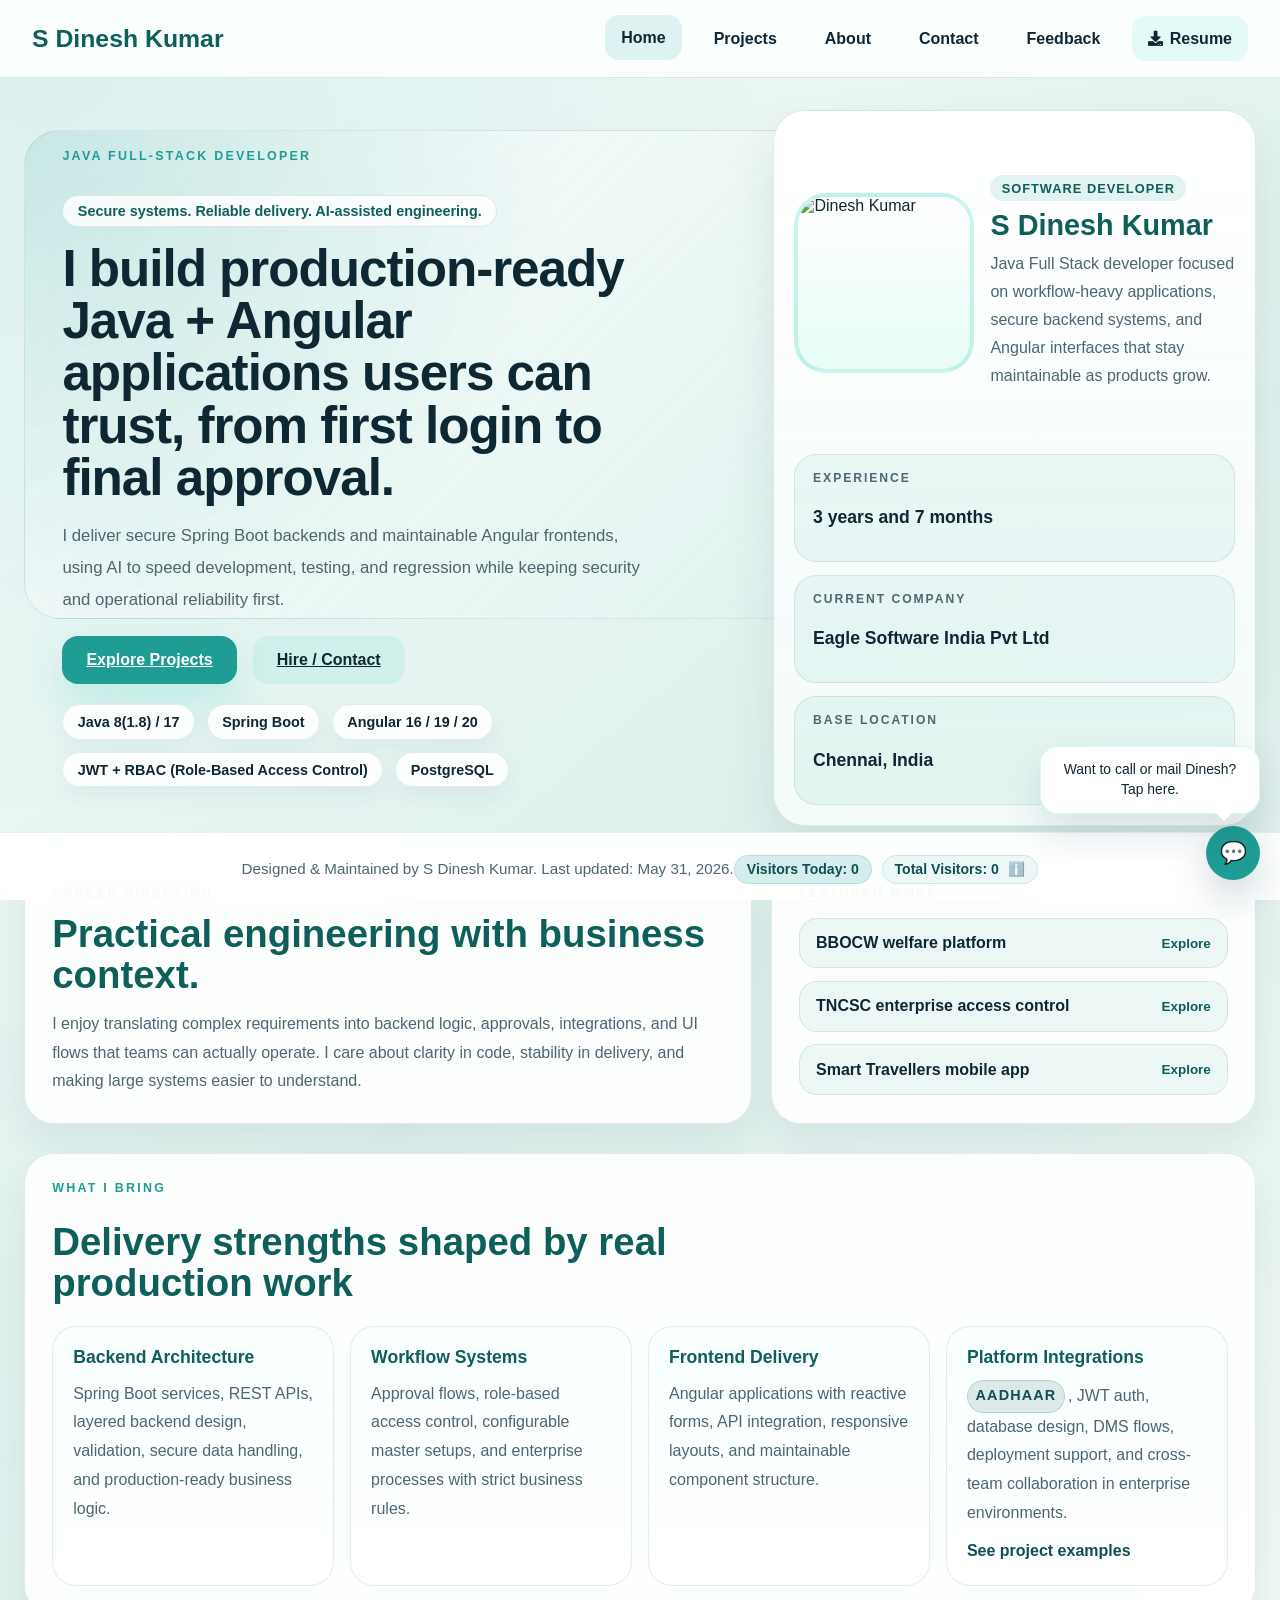
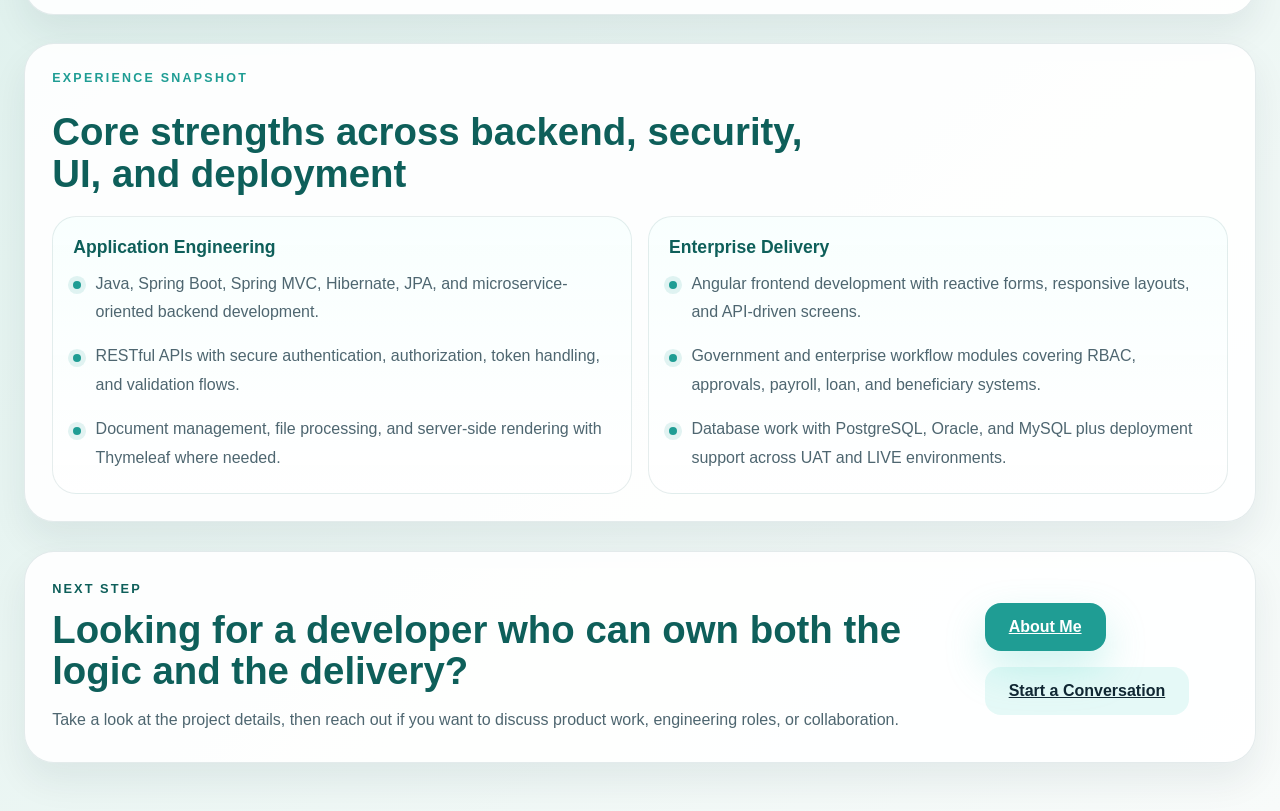
==== commit 431bb7de: "Dinesh" ====
--- a/index.html
+++ b/index.html
@@ -22,6 +22,10 @@
             <a href="templates/projects.html">Projects</a>
             <a href="templates/about.html">About</a>
             <a href="templates/contact.html">Contact</a>
+            <a href="templates/feedback.html">Feedback</a>
+            <a href="S Dinesh Kumar.pdf" download="S_Dinesh_Kumar_Resume.pdf" class="nav-resume-link">
+                <i class="fas fa-download"></i> Resume
+            </a>
         </nav>
     </header>
 
--- a/styles.css
+++ b/styles.css
@@ -920,12 +920,204 @@
 
 .footer-badge-total {
     background: rgba(31, 157, 148, 0.08);
+    position: relative;
+    display: inline-flex;
+    align-items: center;
+    gap: 0.35rem;
+}
+
+.visitor-info-btn {
+    background: none;
+    border: none;
+    padding: 0;
+    margin: 0 0 0 0.25rem;
+    font-size: 0.85rem;
+    cursor: pointer;
+    display: inline-flex;
+    align-items: center;
+    justify-content: center;
+    color: var(--accent-deep);
+    opacity: 0.7;
+    transition: opacity 0.2s ease;
+}
+
+.visitor-info-btn:hover {
+    opacity: 1;
+}
+
+.visitor-breakdown-tooltip {
+    position: absolute;
+    bottom: 100%;
+    left: 50%;
+    transform: translateX(-50%) translateY(6px);
+    margin-bottom: 0.5rem;
+    background: white;
+    border: 1px solid rgba(31, 157, 148, 0.16);
+    border-radius: 8px;
+    box-shadow: 0 8px 24px rgba(0, 0, 0, 0.12);
+    padding: 0;
+    min-width: 220px;
+    max-height: 300px;
+    overflow-y: auto;
+    opacity: 0;
+    visibility: hidden;
+    transition: opacity 220ms ease, transform 220ms ease, visibility 220ms;
+    z-index: 1001;
+}
+
+/* show when hovering parent or tooltip itself, or when JS adds .open */
+.footer-badge-total:hover .visitor-breakdown-tooltip,
+.footer-badge-total.open .visitor-breakdown-tooltip,
+.visitor-breakdown-tooltip:hover {
+    opacity: 1;
+    visibility: visible;
+    transform: translateX(-50%) translateY(0);
+}
+
+.breakdown-list {
+    list-style: none;
+    margin: 0;
+    padding: 0.5rem 0;
+}
+
+.breakdown-list li {
+    display: flex;
+    justify-content: space-between;
+    align-items: center;
+    padding: 0.5rem 1rem;
+    border-bottom: 1px solid rgba(31, 157, 148, 0.08);
+    font-size: 0.85rem;
+    color: var(--muted);
+    gap: 1rem;
+}
+
+.breakdown-list li:last-child {
+    border-bottom: none;
+}
+
+.breakdown-date {
+    flex: 1;
+    color: var(--accent-deep);
+    font-weight: 500;
+}
+
+.breakdown-count {
+    font-weight: 700;
+    color: var(--accent-text);
+    min-width: 2rem;
+    text-align: right;
 }
 
 .menu-open .app-nav {
     opacity: 1;
     visibility: visible;
     transform: translateY(0);
+}
+
+/* Chat breakdown grid (used by LEO responses) */
+.chat-html-content .visitor-breakdown-grid {
+    /* render as a horizontal, scrollable strip so users can see up to 5 items
+       across and scroll for more. nowrap keeps items on a single row. */
+    display: flex;
+    flex-wrap: nowrap;
+    gap: 0.5rem;
+    padding: 0.5rem;
+    max-height: 160px;
+    overflow-x: auto;
+    overflow-y: hidden;
+    border-top: 1px solid rgba(31,157,148,0.06);
+    -webkit-overflow-scrolling: touch;
+}
+
+.chat-html-content .bd-item {
+    background: rgba(31,157,148,0.04);
+    border: 1px solid rgba(31,157,148,0.06);
+    border-radius: 8px;
+    padding: 0.5rem 0.6rem;
+    display: flex;
+    flex-direction: column;
+    align-items: center;
+    justify-content: center;
+    gap: 0.25rem;
+    font-size: 0.85rem;
+    min-width: 110px; /* ensures multiple items are visible; adjust to show ~5 across */
+    box-sizing: border-box;
+}
+
+.chat-html-content .visitor-summary-header {
+    padding: 0.35rem 0.45rem 0.2rem;
+    color: var(--accent-deep);
+    font-weight: 600;
+}
+
+.chat-html-content .bd-date {
+    color: var(--accent-deep);
+    font-weight: 600;
+}
+
+.chat-html-content .bd-count {
+    font-weight: 800;
+    color: var(--accent-text);
+}
+
+/* Styles for visitor table rendered inside chat */
+.chat-html-content {
+    white-space: normal;
+}
+
+.chat-html-content .visitor-summary-html {
+    width: 100%;
+}
+
+.chat-html-content .visitor-table-wrap {
+    width: 100%;
+    max-height: 220px;
+    overflow: auto;
+    -webkit-overflow-scrolling: touch;
+    padding: 0.25rem 0.4rem 0;
+}
+
+.chat-html-content .visitor-table {
+    width: 100%;
+    border-collapse: collapse;
+    table-layout: fixed;
+    font-size: 0.9rem;
+    background: transparent;
+}
+
+.chat-html-content .visitor-table th,
+.chat-html-content .visitor-table td {
+    padding: 0.35rem 0.45rem;
+    border: 1px solid rgba(31,157,148,0.06);
+    text-align: left;
+}
+
+.chat-html-content .visitor-table th:first-child,
+.chat-html-content .vt-date {
+    width: 60%;
+}
+
+.chat-html-content .visitor-table th:last-child,
+.chat-html-content .vt-count {
+    width: 40%;
+}
+
+.chat-html-content .visitor-table thead th {
+    background: rgba(31,157,148,0.04);
+    color: var(--accent-deep);
+    font-weight: 700;
+}
+
+.chat-html-content .visitor-table tbody tr:nth-child(odd) td {
+    background: rgba(31,157,148,0.02);
+}
+
+.chat-html-content .vt-date {
+    white-space: nowrap;
+}
+
+.chat-html-content .vt-count {
+    text-align: right;
 }
 
 @keyframes fadeInDown {
@@ -1627,3 +1819,329 @@
     background: var(--accent-color);
     border-radius: 3px;
 }
+/* ===== Feedback Form Styles ===== */
+.feedback-panel {
+    margin-top: 2rem;
+    padding: 2.5rem 2.25rem;
+    border-radius: 28px;
+    background: var(--surface);
+    border: 1px solid rgba(78, 212, 198, 0.18);
+    box-shadow: 0 24px 45px rgba(14, 50, 74, 0.08);
+    animation: fadeInUp 0.9s ease both;
+    max-width: 720px;
+    margin-left: auto;
+    margin-right: auto;
+}
+
+.feedback-panel h2 {
+    font-size: 2rem;
+    margin-bottom: 0.5rem;
+    color: var(--accent-text);
+}
+
+.feedback-panel > p {
+    color: var(--muted);
+    line-height: 1.8;
+    margin-bottom: 2rem;
+}
+
+.feedback-form {
+    display: grid;
+    gap: 1.5rem;
+}
+
+.form-group {
+    display: grid;
+    gap: 0.5rem;
+}
+
+.form-group label {
+    display: block;
+    font-weight: 700;
+    color: var(--text);
+    font-size: 0.95rem;
+    letter-spacing: 0.02em;
+}
+
+.form-group input,
+.form-group textarea {
+    width: 100%;
+    padding: 0.85rem 1rem;
+    border-radius: 14px;
+    border: 1px solid rgba(78, 212, 198, 0.22);
+    background: rgba(240, 255, 253, 0.98);
+    color: var(--text);
+    font-size: 0.95rem;
+    font-family: inherit;
+    transition: border-color 0.2s ease, box-shadow 0.2s ease, background 0.2s ease;
+    box-sizing: border-box;
+}
+
+.form-group textarea {
+    resize: vertical;
+    min-height: 120px;
+    line-height: 1.5;
+}
+
+.form-group input:focus,
+.form-group textarea:focus {
+    outline: none;
+    border-color: var(--accent);
+    background: rgba(248, 255, 254, 0.99);
+    box-shadow: 0 0 0 3px rgba(78, 212, 198, 0.1);
+}
+
+.form-group input::placeholder,
+.form-group textarea::placeholder {
+    color: rgba(14, 50, 74, 0.45);
+}
+
+.error-message {
+    display: block;
+    color: #d32f2f;
+    font-size: 0.8rem;
+    margin-top: -0.35rem;
+    font-weight: 500;
+    line-height: 1.4;
+    min-height: 1.2rem;
+}
+
+.form-group input.invalid,
+.form-group textarea.invalid {
+    border-color: #d32f2f;
+    background: rgba(211, 47, 47, 0.04);
+}
+
+.form-group input.valid,
+.form-group textarea.valid {
+    border-color: rgba(78, 212, 198, 0.4);
+    background: rgba(78, 212, 198, 0.04);
+}
+
+.feedback-form button {
+    display: inline-flex;
+    align-items: center;
+    justify-content: center;
+    gap: 0.6rem;
+    padding: 1rem 1.8rem;
+    border-radius: 16px;
+    border: none;
+    background: var(--accent);
+    color: #fff;
+    font-weight: 700;
+    font-size: 0.98rem;
+    cursor: pointer;
+    transition: transform 0.2s ease, box-shadow 0.2s ease, background 0.2s ease, opacity 0.2s ease;
+    box-shadow: 0 14px 32px rgba(78, 212, 198, 0.24);
+    width: 100%;
+    margin-top: 0.5rem;
+}
+
+.feedback-form button:hover:not(:disabled) {
+    transform: translateY(-2px);
+    box-shadow: 0 18px 40px rgba(78, 212, 198, 0.32);
+    background: rgba(78, 212, 198, 0.95);
+}
+
+.feedback-form button:active:not(:disabled) {
+    transform: translateY(0);
+}
+
+.feedback-form button:disabled {
+    opacity: 0.58;
+    cursor: not-allowed;
+    background: rgba(78, 212, 198, 0.65);
+    box-shadow: 0 10px 20px rgba(78, 212, 198, 0.12);
+}
+
+.spinner {
+    display: inline-block;
+    width: 1rem;
+    height: 1rem;
+    border: 2px solid rgba(255, 255, 255, 0.3);
+    border-top-color: #fff;
+    border-radius: 50%;
+    animation: spin 0.8s linear infinite;
+}
+
+@keyframes spin {
+    to { transform: rotate(360deg); }
+}
+
+.feedback-form button .spinner {
+    margin-right: 0.5rem;
+}
+
+.status-message {
+    margin-top: 1rem;
+    padding: 0.95rem 1rem;
+    border-radius: 14px;
+    font-size: 0.95rem;
+    font-weight: 600;
+    text-align: center;
+    line-height: 1.5;
+    display: none;
+    animation: slideDown 0.3s ease;
+}
+
+@keyframes slideDown {
+    from {
+        opacity: 0;
+        transform: translateY(-10px);
+    }
+    to {
+        opacity: 1;
+        transform: translateY(0);
+    }
+}
+
+.status-message.visible {
+    display: block;
+}
+
+.status-message.success {
+    background: rgba(76, 175, 80, 0.12);
+    color: #2e7d32;
+    border: 1px solid rgba(76, 175, 80, 0.22);
+}
+
+.status-message.success::before {
+    content: '✓ ';
+    font-weight: 800;
+    margin-right: 0.35rem;
+}
+
+.status-message.error {
+    background: rgba(211, 47, 47, 0.12);
+    color: #b71c1c;
+    border: 1px solid rgba(211, 47, 47, 0.22);
+}
+
+.status-message.error::before {
+    content: '✕ ';
+    font-weight: 800;
+    margin-right: 0.35rem;
+}
+
+/* ===== Resume Download Button ===== */
+.nav-resume-link {
+    display: inline-flex;
+    align-items: center;
+    gap: 0.4rem;
+    padding: 0.85rem 1rem !important;
+    border-radius: 14px !important;
+    background: rgba(78, 212, 198, 0.12) !important;
+    color: var(--text) !important;
+    font-weight: 700 !important;
+    text-decoration: none !important;
+    transition: transform 0.25s ease, background 0.25s ease, color 0.25s ease, box-shadow 0.25s ease !important;
+    position: relative;
+}
+
+.nav-resume-link:hover {
+    background: rgba(78, 212, 198, 0.2) !important;
+    color: var(--text) !important;
+    transform: translateY(-1px) !important;
+    box-shadow: 0 8px 20px rgba(78, 212, 198, 0.16) !important;
+}
+
+.nav-resume-link:active {
+    transform: translateY(0) !important;
+}
+
+.nav-resume-link i {
+    font-size: 0.95rem;
+}
+
+/* Mobile adjustments for nav and resume button */
+@media (max-width: 760px) {
+    .nav-resume-link {
+        width: 100% !important;
+        justify-content: flex-start !important;
+        padding: 0.85rem 1rem !important;
+    }
+    
+    .feedback-panel {
+        padding: 1.5rem 1.25rem;
+        border-radius: 24px;
+    }
+    
+    .feedback-panel h2 {
+        font-size: 1.6rem;
+    }
+    
+    .form-group input,
+    .form-group textarea {
+        padding: 0.75rem 0.9rem;
+        font-size: 0.9rem;
+    }
+    
+    .feedback-form button {
+        padding: 0.9rem 1.4rem;
+        font-size: 0.9rem;
+    }
+}
+
+@media (max-width: 480px) {
+    .feedback-panel {
+        padding: 1.3rem 1rem;
+        border-radius: 20px;
+        margin-top: 1.5rem;
+    }
+    
+    .feedback-panel h2 {
+        font-size: 1.4rem;
+        margin-bottom: 0.75rem;
+    }
+    
+    .feedback-panel > p {
+        margin-bottom: 1.5rem;
+        font-size: 0.9rem;
+    }
+    
+    .form-group {
+        gap: 0.4rem;
+    }
+    
+    .form-group label {
+        font-size: 0.88rem;
+    }
+    
+    .form-group input,
+    .form-group textarea {
+        padding: 0.7rem 0.8rem;
+        font-size: 0.88rem;
+        border-radius: 12px;
+    }
+    
+    .form-group textarea {
+        min-height: 100px;
+    }
+    
+    .error-message {
+        font-size: 0.75rem;
+        min-height: 1rem;
+    }
+    
+    .feedback-form button {
+        padding: 0.8rem 1.2rem;
+        font-size: 0.85rem;
+        border-radius: 14px;
+    }
+    
+    .status-message {
+        margin-top: 0.8rem;
+        padding: 0.8rem 0.85rem;
+        font-size: 0.88rem;
+    }
+    
+    .nav-resume-link {
+        padding: 0.75rem 0.9rem !important;
+        font-size: 0.9rem;
+        gap: 0.35rem;
+    }
+    
+    .nav-resume-link i {
+        font-size: 0.88rem;
+    }
+}
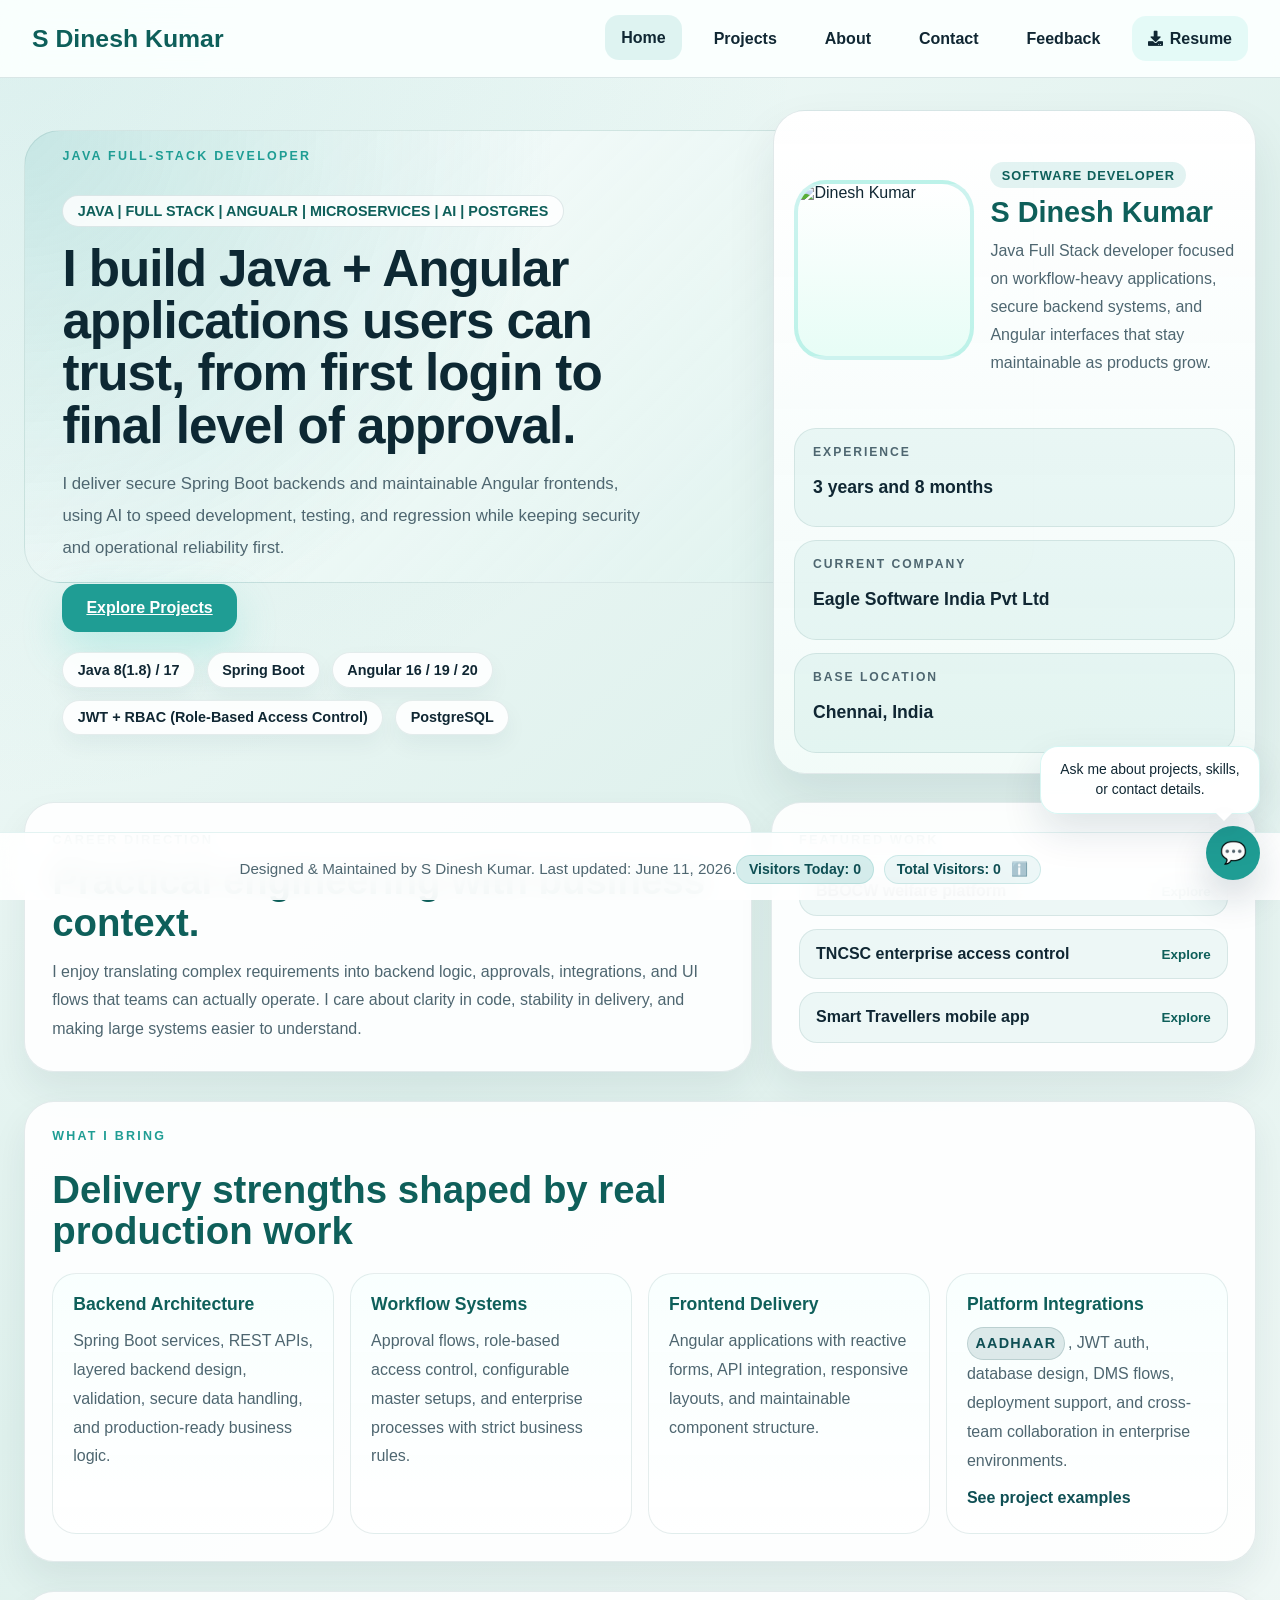
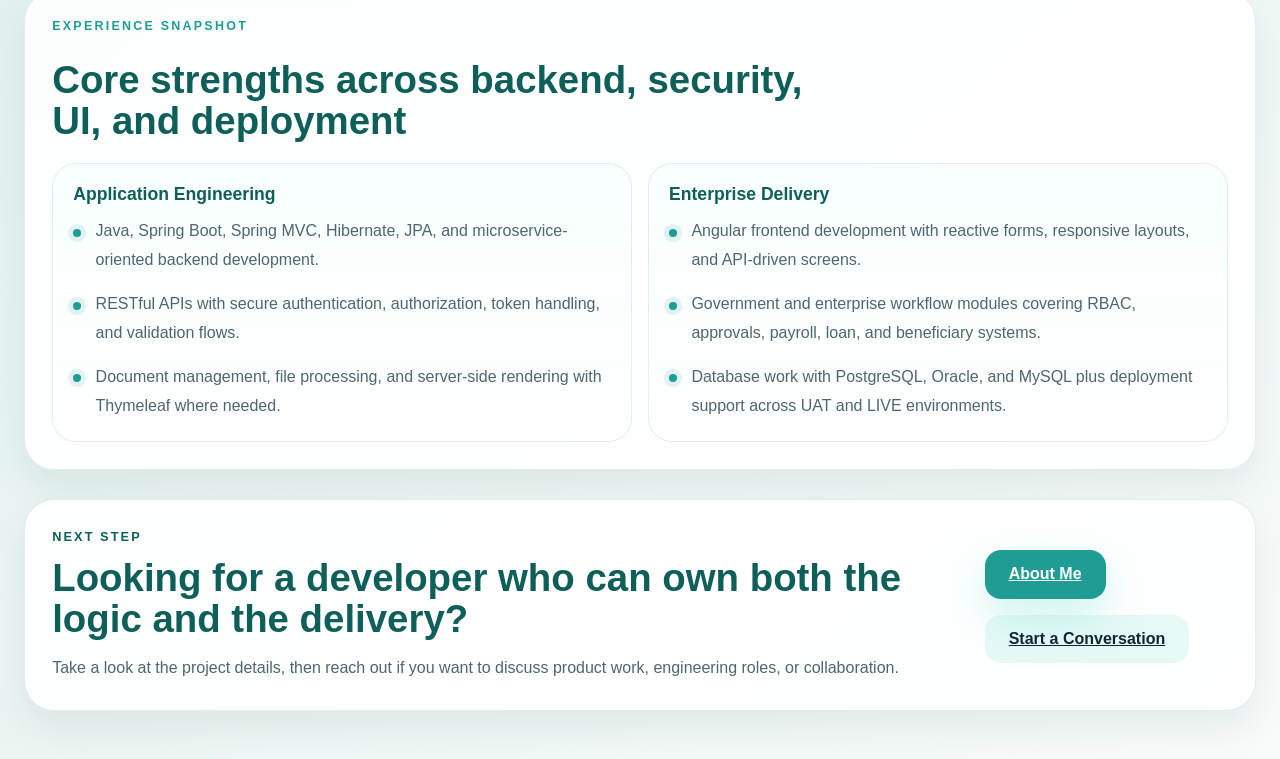
==== commit 5af4ae45: "DINESH" ====
--- a/index.html
+++ b/index.html
@@ -33,12 +33,11 @@
         <section class="home-hero">
             <div class="home-hero-copy">
                 <span class="eyebrow">Java Full‑Stack Developer</span>
-                <p class="home-kicker">Secure systems. Reliable delivery. AI‑assisted engineering.</p>
-                <h1>I build production‑ready Java + Angular applications users can trust, from first login to final approval.</h1>
+                <p class="home-kicker">JAVA | FULL STACK | ANGUALR | MICROSERVICES | AI | POSTGRES</p>
+                <h1>I build Java + Angular applications users can trust, from first login to final level of approval.</h1>
                 <p class="home-summary">I deliver secure Spring Boot backends and maintainable Angular frontends, using AI to speed development, testing, and regression while keeping security and operational reliability first.</p>
                 <div class="hero-actions">
                     <a class="btn btn-primary" href="templates/projects.html">Explore Projects</a>
-                    <a class="btn btn-secondary" href="templates/contact.html">Hire / Contact</a>
                 </div>
                 <div class="home-chip-row">
                     <span class="home-chip">Java 8(1.8) / 17</span>
@@ -156,7 +155,7 @@
         </section>
     </main>
 
-    <footer class="app-footer">Designed & Maintained by S Dinesh Kumar. Last updated: May 31, 2026.</footer>
+    <footer class="app-footer">Designed & Maintained by S Dinesh Kumar. Last updated: June 11, 2026.</footer>
     <script src="https://cdn.jsdelivr.net/npm/@emailjs/browser@4/dist/email.min.js"></script>
     <script>
       window.LEO_EMAIL_CONFIG = window.LEO_EMAIL_CONFIG || {
--- a/styles.css
+++ b/styles.css
@@ -35,7 +35,7 @@
 
 main {
     flex: 1;
-    padding-bottom: 4.5rem;
+    padding-bottom: 8rem;
 }
 
 button,
@@ -1821,55 +1821,61 @@
 }
 /* ===== Feedback Form Styles ===== */
 .feedback-panel {
-    margin-top: 2rem;
-    padding: 2.5rem 2.25rem;
-    border-radius: 28px;
-    background: var(--surface);
-    border: 1px solid rgba(78, 212, 198, 0.18);
-    box-shadow: 0 24px 45px rgba(14, 50, 74, 0.08);
-    animation: fadeInUp 0.9s ease both;
-    max-width: 720px;
+    margin-top: 1.25rem;
+    padding: 1.75rem 2rem;
+    border-radius: 18px;
+    background: rgba(255, 255, 255, 0.96);
+    border: 1px solid rgba(78, 212, 198, 0.14);
+    width: min(1120px, 100%);
+    max-width: 1120px;
     margin-left: auto;
     margin-right: auto;
+    margin-bottom: 4.5rem;
 }
 
 .feedback-panel h2 {
-    font-size: 2rem;
-    margin-bottom: 0.5rem;
+    font-size: 1.6rem;
+    margin-bottom: 0.4rem;
     color: var(--accent-text);
 }
 
 .feedback-panel > p {
     color: var(--muted);
-    line-height: 1.8;
-    margin-bottom: 2rem;
+    line-height: 1.6;
+    margin-bottom: 1rem;
 }
 
 .feedback-form {
     display: grid;
-    gap: 1.5rem;
+    gap: 1rem;
+}
+
+.feedback-form-left,
+.feedback-form-right {
+    display: grid;
+    gap: 1rem;
 }
 
 .form-group {
     display: grid;
-    gap: 0.5rem;
+    gap: 0.35rem;
 }
 
 .form-group label {
     display: block;
     font-weight: 700;
     color: var(--text);
-    font-size: 0.95rem;
+    font-size: 0.9rem;
     letter-spacing: 0.02em;
 }
 
 .form-group input,
 .form-group textarea {
     width: 100%;
-    padding: 0.85rem 1rem;
-    border-radius: 14px;
-    border: 1px solid rgba(78, 212, 198, 0.22);
-    background: rgba(240, 255, 253, 0.98);
+    padding: 0.8rem 0.9rem;
+    border-radius: 12px;
+    border: 1px solid rgba(78, 212, 198, 0.18);
+    background: rgba(248, 255, 253, 0.95);
     color: var(--text);
     font-size: 0.95rem;
     font-family: inherit;
@@ -1879,7 +1885,7 @@
 
 .form-group textarea {
     resize: vertical;
-    min-height: 120px;
+    min-height: 100px;
     line-height: 1.5;
 }
 
@@ -1887,8 +1893,8 @@
 .form-group textarea:focus {
     outline: none;
     border-color: var(--accent);
-    background: rgba(248, 255, 254, 0.99);
-    box-shadow: 0 0 0 3px rgba(78, 212, 198, 0.1);
+    background: rgba(255, 255, 255, 0.98);
+    box-shadow: 0 0 0 2px rgba(78, 212, 198, 0.12);
 }
 
 .form-group input::placeholder,
@@ -1900,7 +1906,6 @@
     display: block;
     color: #d32f2f;
     font-size: 0.8rem;
-    margin-top: -0.35rem;
     font-weight: 500;
     line-height: 1.4;
     min-height: 1.2rem;
@@ -1922,25 +1927,29 @@
     display: inline-flex;
     align-items: center;
     justify-content: center;
-    gap: 0.6rem;
-    padding: 1rem 1.8rem;
-    border-radius: 16px;
+    gap: 0.5rem;
+    padding: 0.95rem 1.2rem;
+    border-radius: 14px;
     border: none;
     background: var(--accent);
     color: #fff;
     font-weight: 700;
-    font-size: 0.98rem;
+    font-size: 0.95rem;
     cursor: pointer;
-    transition: transform 0.2s ease, box-shadow 0.2s ease, background 0.2s ease, opacity 0.2s ease;
-    box-shadow: 0 14px 32px rgba(78, 212, 198, 0.24);
-    width: 100%;
-    margin-top: 0.5rem;
+    transition: transform 0.2s ease, background 0.2s ease, opacity 0.2s ease;
+    width: auto;
+    min-width: 170px;
+    margin-top: 0.25rem;
+}
+
+.form-actions {
+    display: flex;
+    justify-content: flex-end;
 }
 
 .feedback-form button:hover:not(:disabled) {
-    transform: translateY(-2px);
-    box-shadow: 0 18px 40px rgba(78, 212, 198, 0.32);
-    background: rgba(78, 212, 198, 0.95);
+    transform: translateY(-1px);
+    background: rgba(78, 212, 198, 0.92);
 }
 
 .feedback-form button:active:not(:disabled) {
@@ -1948,30 +1957,27 @@
 }
 
 .feedback-form button:disabled {
-    opacity: 0.58;
+    opacity: 0.7;
     cursor: not-allowed;
-    background: rgba(78, 212, 198, 0.65);
-    box-shadow: 0 10px 20px rgba(78, 212, 198, 0.12);
-}
-
-.spinner {
-    display: inline-block;
-    width: 1rem;
-    height: 1rem;
-    border: 2px solid rgba(255, 255, 255, 0.3);
-    border-top-color: #fff;
-    border-radius: 50%;
-    animation: spin 0.8s linear infinite;
-}
-
-@keyframes spin {
-    to { transform: rotate(360deg); }
-}
-
-.feedback-form button .spinner {
-    margin-right: 0.5rem;
-}
-
+    background: rgba(78, 212, 198, 0.72);
+}
+
+@media (min-width: 900px) {
+    .feedback-form {
+        grid-template-columns: 1fr 1fr;
+        align-items: start;
+    }
+
+    .feedback-form-right {
+        display: flex;
+        flex-direction: column;
+        justify-content: space-between;
+    }
+
+    .feedback-form-right .form-actions {
+        margin-top: auto;
+    }
+}
 .status-message {
     margin-top: 1rem;
     padding: 0.95rem 1rem;
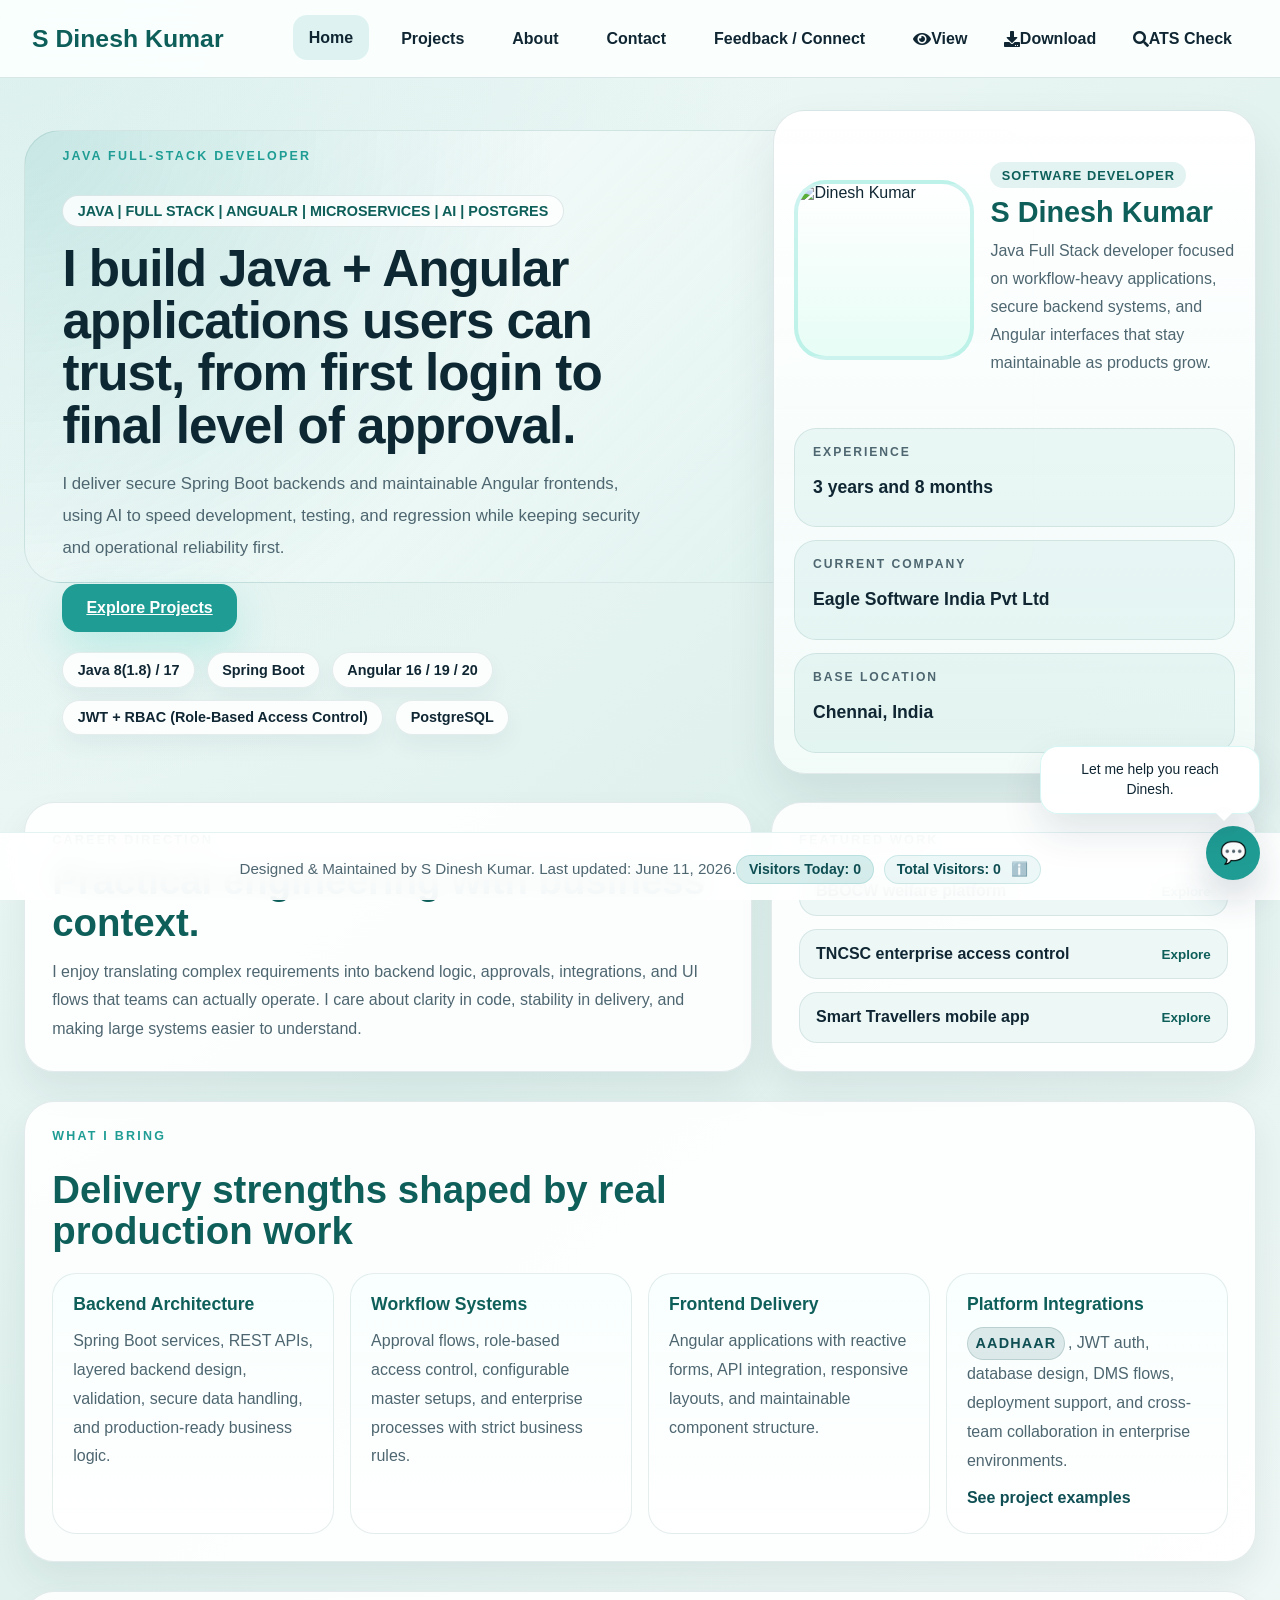
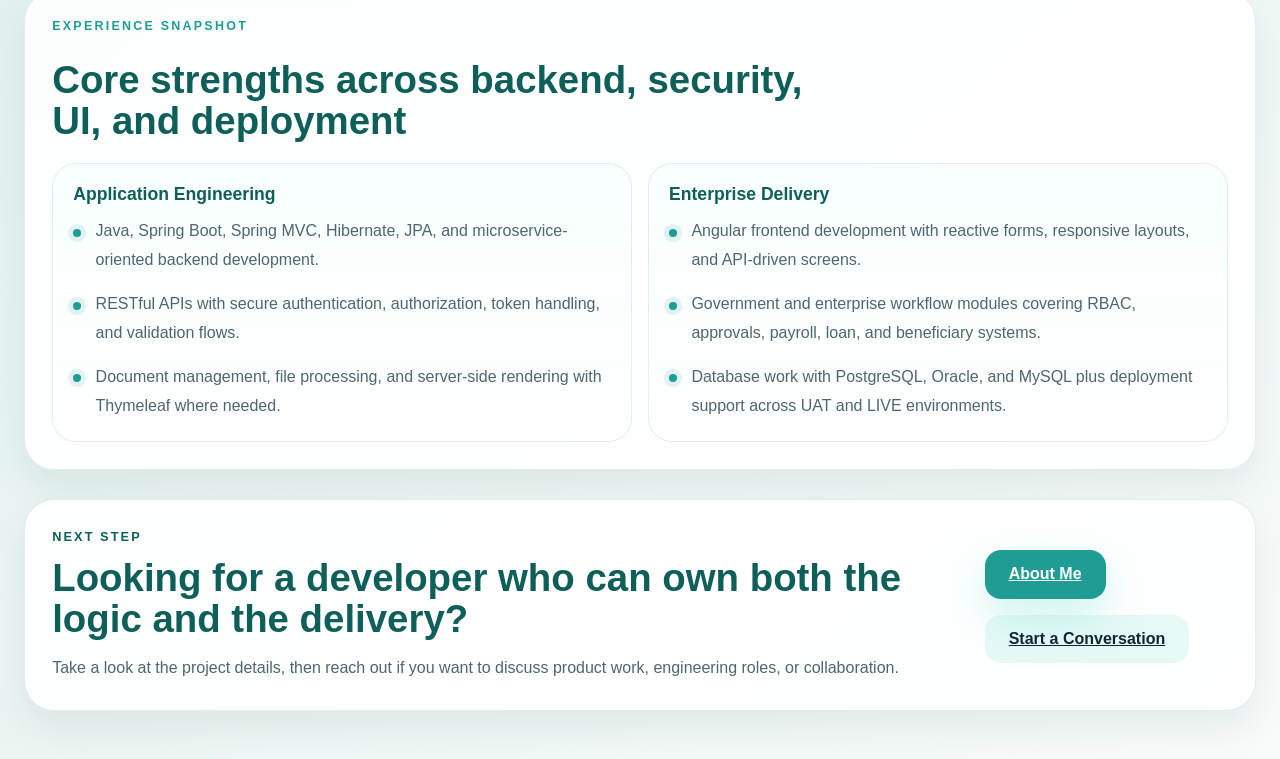
==== commit 76a4e6cd: "DINESH" ====
--- a/index.html
+++ b/index.html
@@ -22,10 +22,18 @@
             <a href="templates/projects.html">Projects</a>
             <a href="templates/about.html">About</a>
             <a href="templates/contact.html">Contact</a>
-            <a href="templates/feedback.html">Feedback</a>
-            <a href="S Dinesh Kumar.pdf" download="S_Dinesh_Kumar_Resume.pdf" class="nav-resume-link">
-                <i class="fas fa-download"></i> Resume
-            </a>
+            <a href="templates/feedback.html">Feedback / Connect</a>
+            <div class="nav-resume-group">
+                <a href="S Dinesh Kumar.pdf" target="_blank" rel="noopener" class="nav-resume-view">
+                    <i class="fas fa-eye"></i> View
+                </a>
+                <a href="S Dinesh Kumar.pdf" download="S_Dinesh_Kumar_Resume.pdf" class="nav-resume-download">
+                    <i class="fas fa-download"></i> Download
+                </a>
+                <a href="resume_checker.html" class="nav-resume-checker">
+                    <i class="fas fa-search"></i> ATS Check
+                </a>
+            </div>
         </nav>
     </header>
 
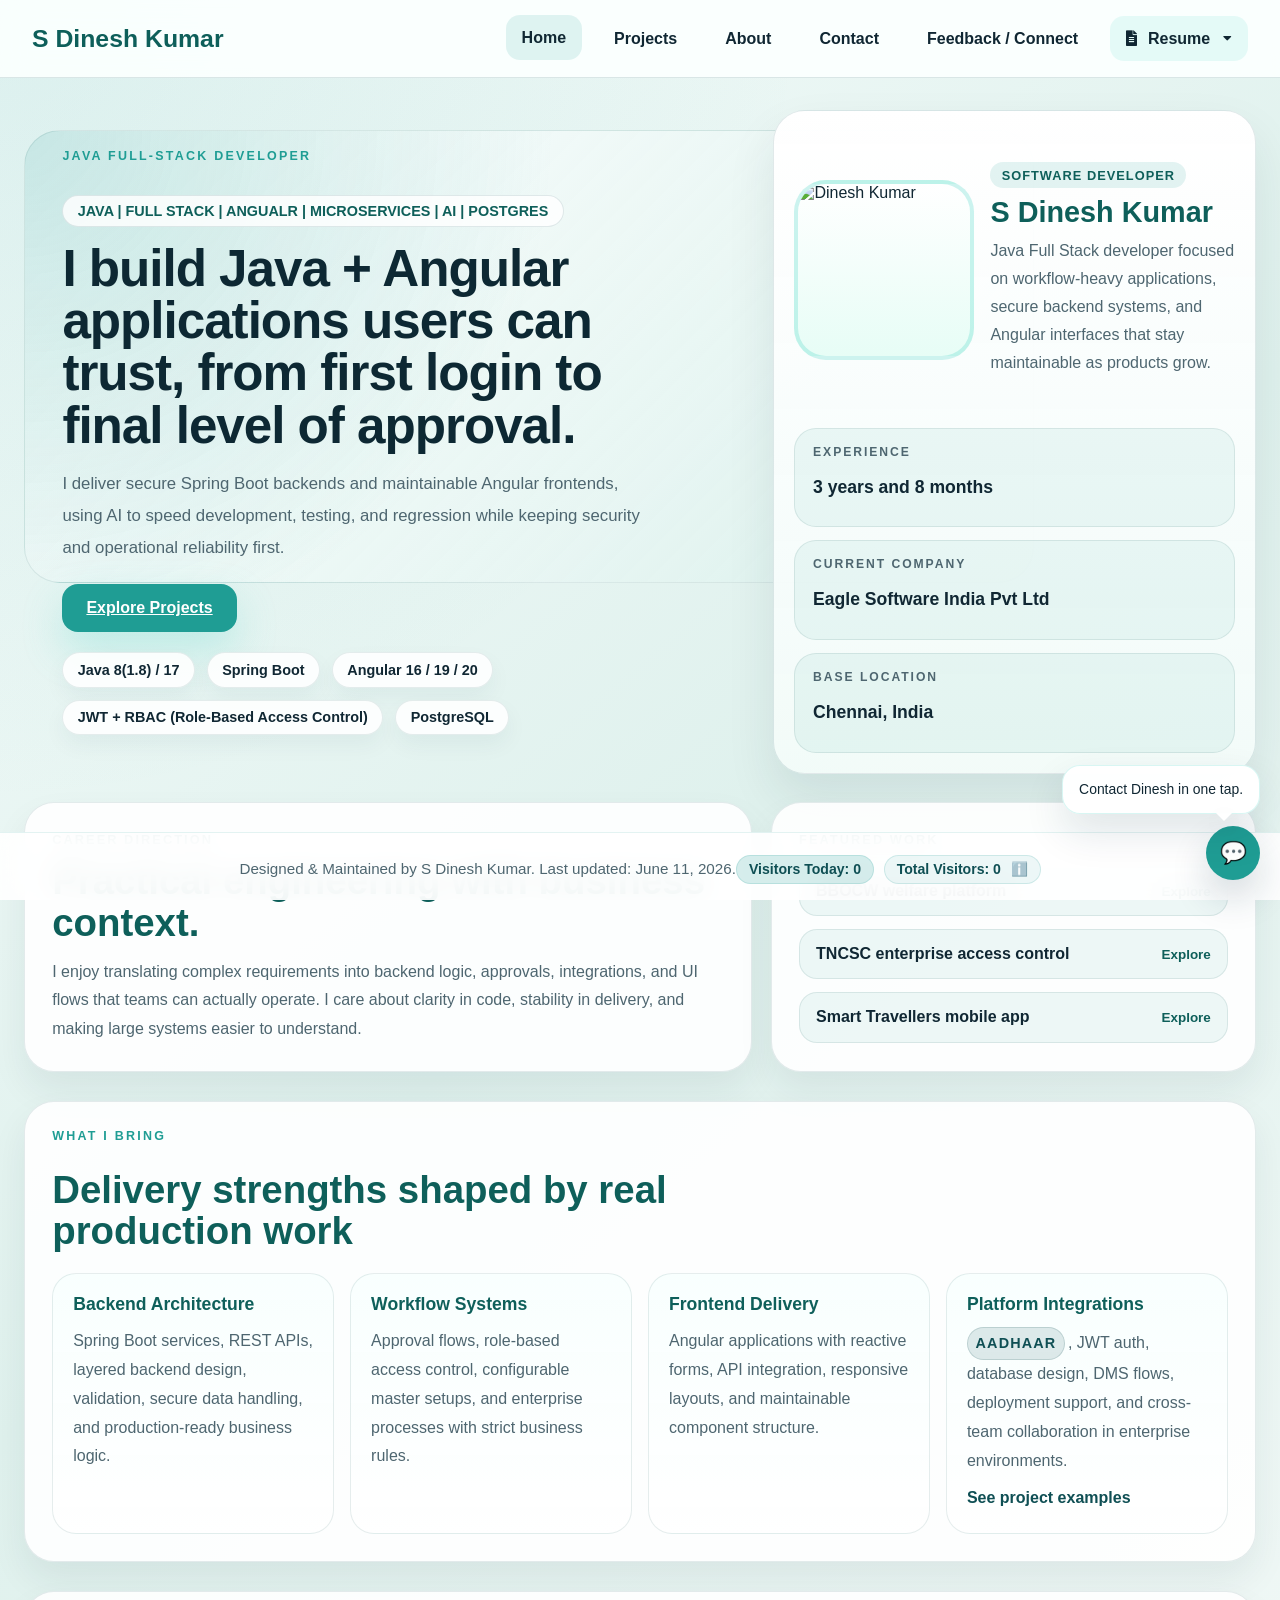
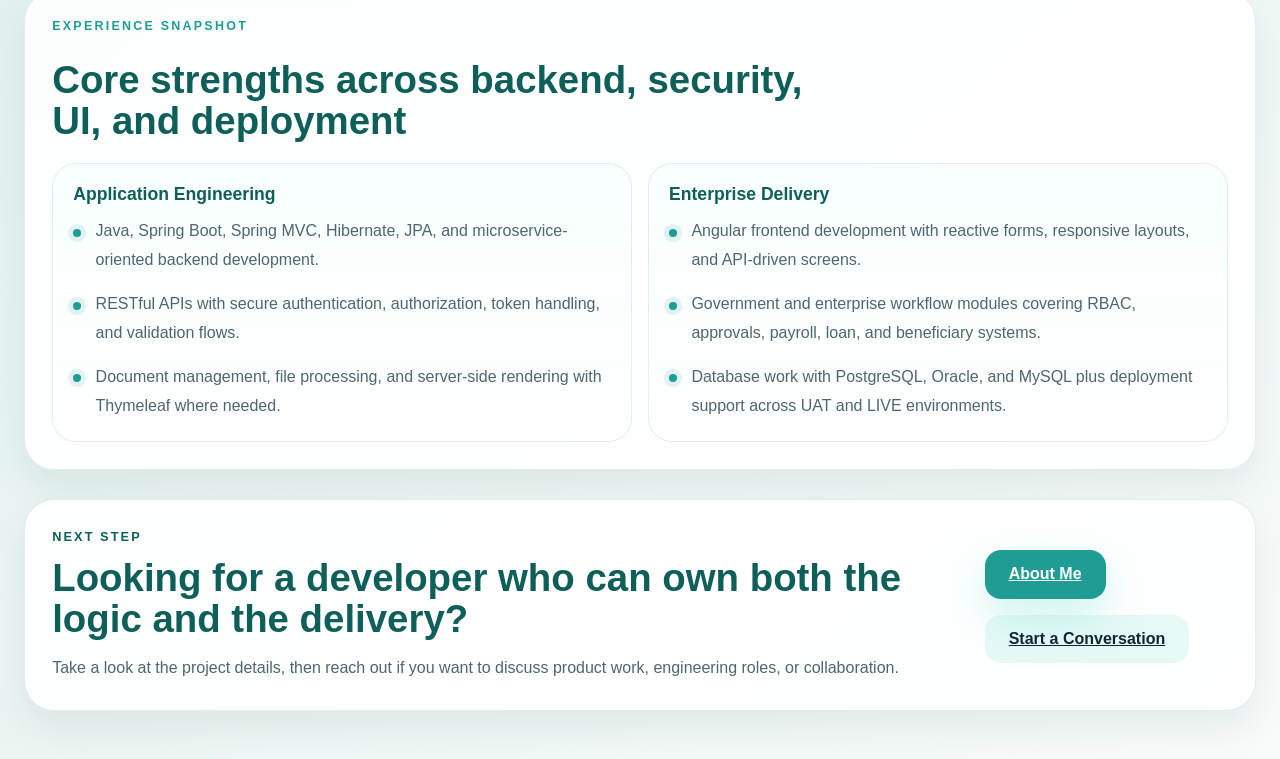
==== commit 21984497: "DINESH" ====
--- a/index.html
+++ b/index.html
@@ -23,16 +23,15 @@
             <a href="templates/about.html">About</a>
             <a href="templates/contact.html">Contact</a>
             <a href="templates/feedback.html">Feedback / Connect</a>
-            <div class="nav-resume-group">
-                <a href="S Dinesh Kumar.pdf" target="_blank" rel="noopener" class="nav-resume-view">
-                    <i class="fas fa-eye"></i> View
+            <div class="nav-resume" aria-haspopup="true">
+                <a href="#" class="nav-resume-link" aria-expanded="false">
+                    <i class="fas fa-file-alt"></i>&nbsp;Resume <i class="fas fa-caret-down" style="font-size:0.85rem;margin-left:0.4rem"></i>
                 </a>
-                <a href="S Dinesh Kumar.pdf" download="S_Dinesh_Kumar_Resume.pdf" class="nav-resume-download">
-                    <i class="fas fa-download"></i> Download
-                </a>
-                <a href="resume_checker.html" class="nav-resume-checker">
-                    <i class="fas fa-search"></i> ATS Check
-                </a>
+                <div class="nav-resume-menu" role="menu">
+                    <a role="menuitem" href="S Dinesh Kumar.pdf" target="_blank" rel="noopener"><i class="fas fa-eye"></i>&nbsp;View</a>
+                    <a role="menuitem" href="S Dinesh Kumar.pdf" download="S_Dinesh_Kumar_Resume.pdf"><i class="fas fa-download"></i>&nbsp;Download</a>
+                    <a role="menuitem" href="resume_checker.html"><i class="fas fa-search"></i>&nbsp;ATS Check</a>
+                </div>
             </div>
         </nav>
     </header>
--- a/styles.css
+++ b/styles.css
@@ -2059,6 +2059,46 @@
     font-size: 0.95rem;
 }
 
+/* Resume dropdown menu */
+.nav-resume {
+    position: relative;
+}
+.nav-resume-menu {
+    position: absolute;
+    top: calc(100% + 8px);
+    right: 0;
+    display: none;
+    flex-direction: column;
+    min-width: 160px;
+    background: var(--surface);
+    border-radius: 12px;
+    border: 1px solid var(--border);
+    box-shadow: 0 12px 30px rgba(12,42,52,0.08);
+    overflow: hidden;
+    z-index: 1200;
+}
+.nav-resume-menu a {
+    display: flex;
+    gap: .5rem;
+    align-items: center;
+    padding: .6rem .9rem;
+    text-decoration: none;
+    color: var(--text);
+    font-weight: 700;
+    background: transparent;
+    border-bottom: 1px solid rgba(15,79,84,0.04);
+}
+.nav-resume-menu a:last-child { border-bottom: none; }
+.nav-resume-menu a:hover { background: rgba(31,157,148,0.06); transform: none; }
+.nav-resume:hover .nav-resume-menu,
+.nav-resume:focus-within .nav-resume-menu { display: flex; }
+
+/* Mobile: show inline block instead of hover menu */
+@media (max-width: 760px) {
+    .nav-resume-menu { position: static; display: none; box-shadow: none; border: none; }
+    .nav-resume.open .nav-resume-menu { display: flex; }
+}
+
 /* Mobile adjustments for nav and resume button */
 @media (max-width: 760px) {
     .nav-resume-link {
@@ -2150,4 +2190,7 @@
     .nav-resume-link i {
         font-size: 0.88rem;
     }
-}+}
+
+/* Small helpers for resume checker page */
+.resume-checker-fullwidth { max-width: none !important; padding-left: 0.5rem; padding-right: 0.5rem; }
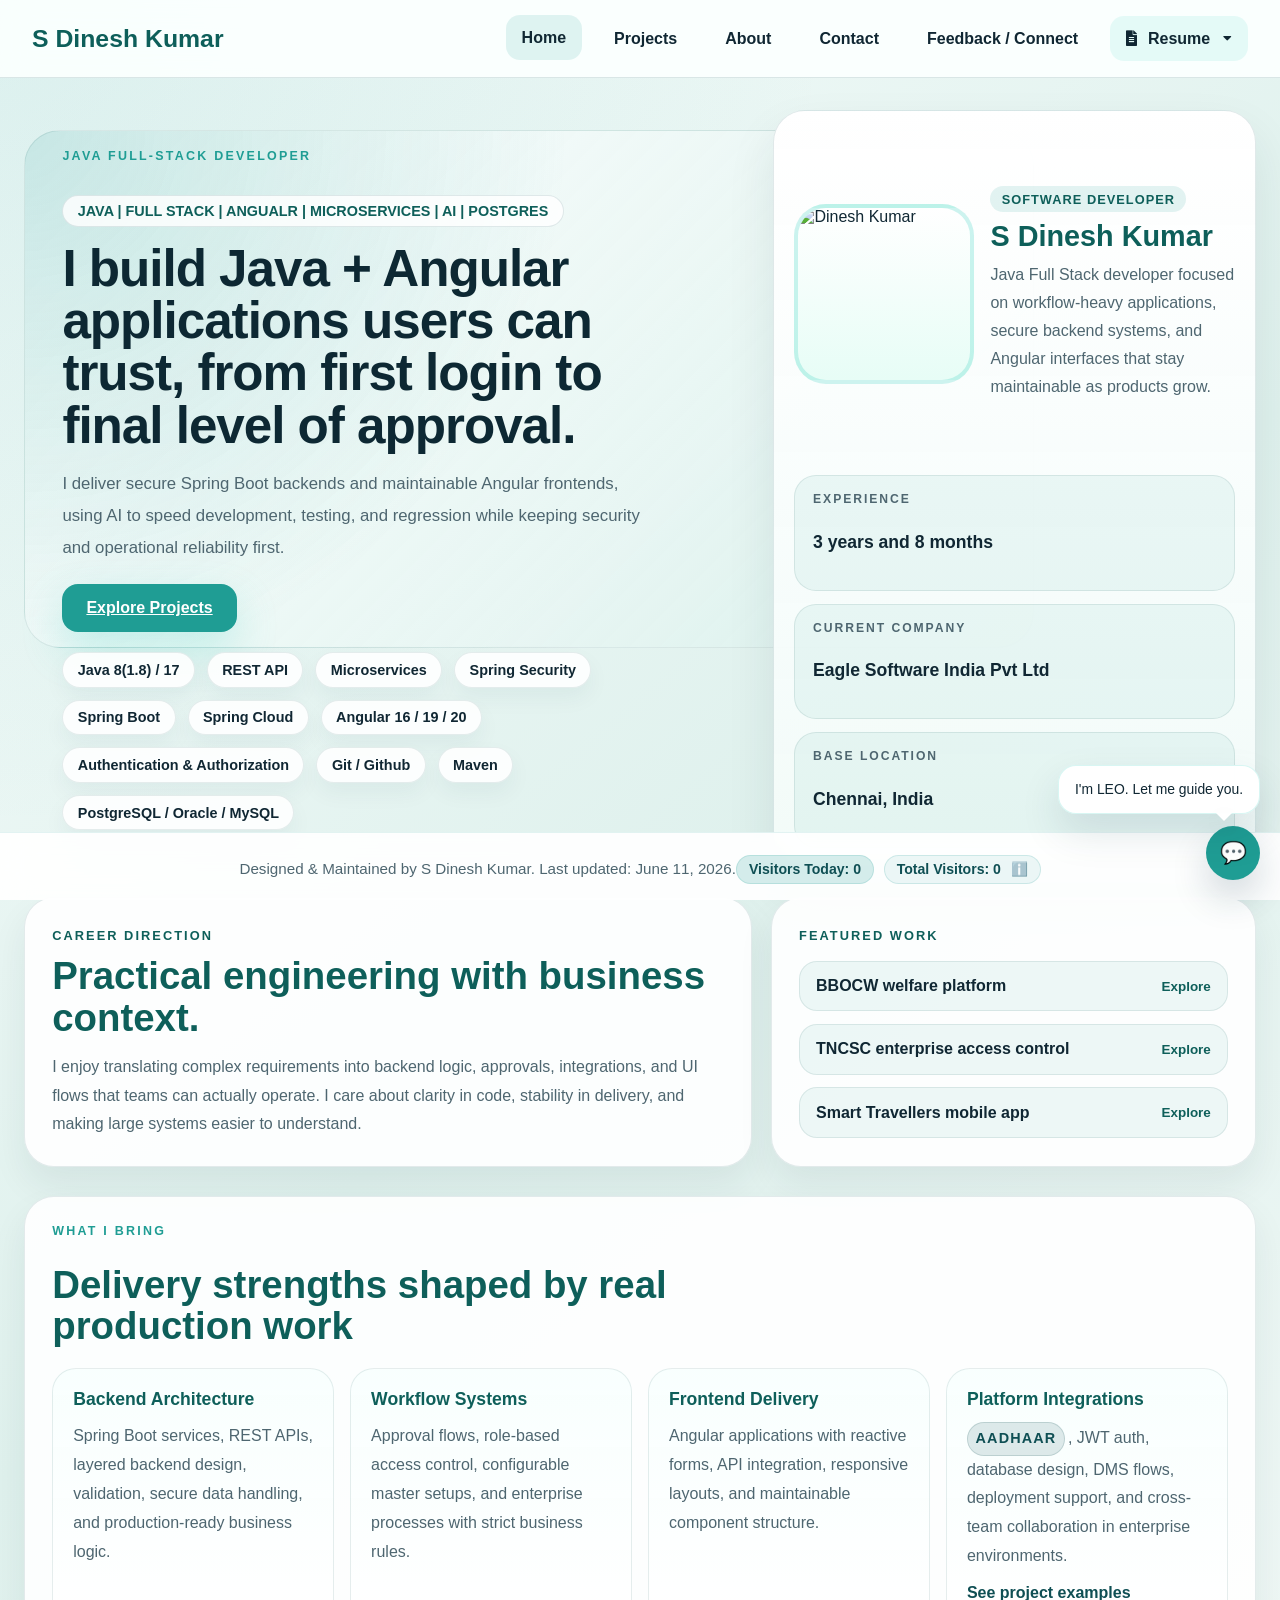
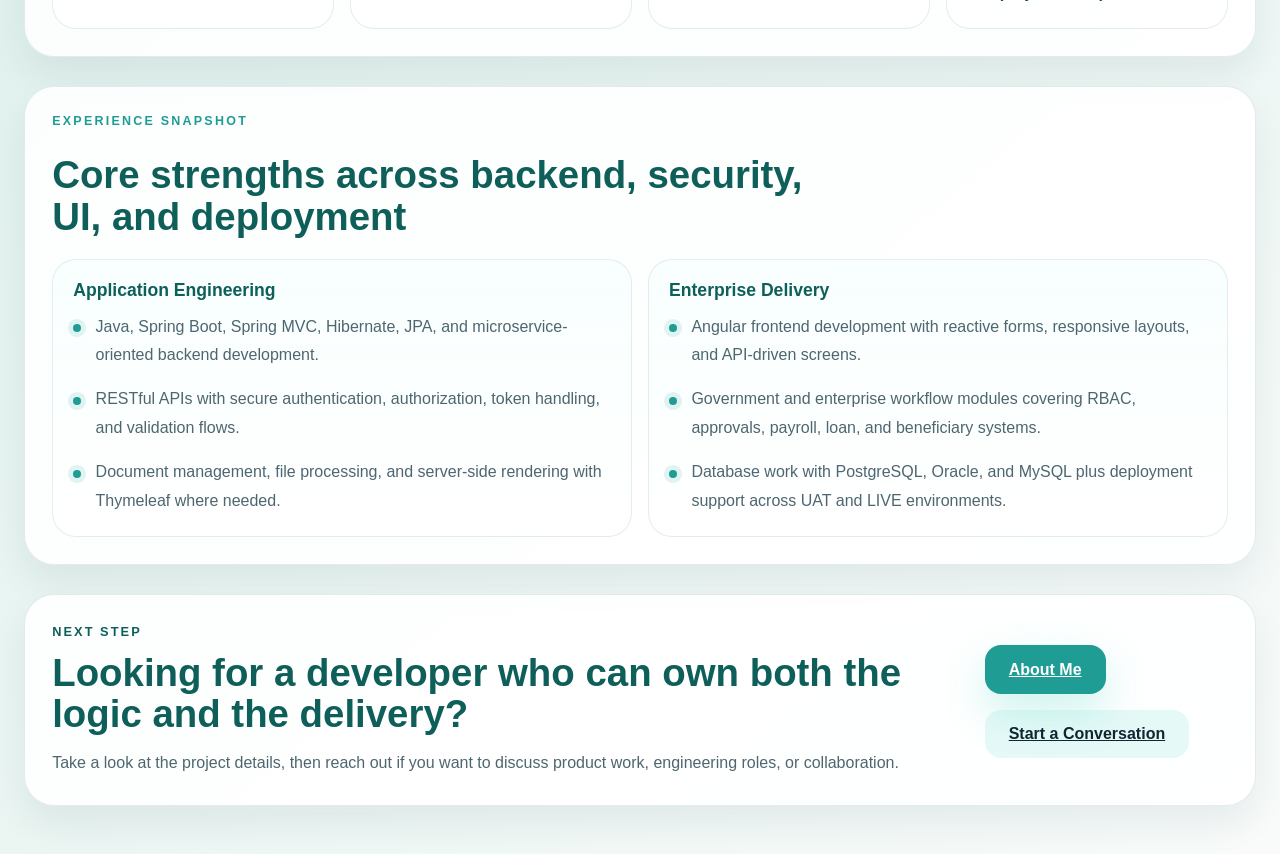
==== commit 716e3aa4: "Modify home-chip entries in index.html Updated home-chip list to include new technologies and remove" ====
--- a/index.html
+++ b/index.html
@@ -48,10 +48,16 @@
                 </div>
                 <div class="home-chip-row">
                     <span class="home-chip">Java 8(1.8) / 17</span>
+                    <span class="home-chip">REST API</span>
+                    <span class="home-chip">Microservices</span>
+                    <span class="home-chip">Spring Security</span>
                     <span class="home-chip">Spring Boot</span>
+                    <span class="home-chip">Spring Cloud</span>
                     <span class="home-chip">Angular 16 / 19 / 20</span>
-                    <span class="home-chip">JWT + RBAC (Role-Based Access Control)</span>
-                    <span class="home-chip">PostgreSQL</span>
+                    <span class="home-chip">Authentication & Authorization</span>
+                    <span class="home-chip">Git / Github</span>
+                    <span class="home-chip">Maven</span>
+                    <span class="home-chip">PostgreSQL / Oracle / MySQL</span>
                 </div>
             </div>
 
--- a/styles.css
+++ b/styles.css
@@ -2193,4 +2193,46 @@
 }
 
 /* Small helpers for resume checker page */
-.resume-checker-fullwidth { max-width: none !important; padding-left: 0.5rem; padding-right: 0.5rem; }+.resume-checker-fullwidth { max-width: none !important; padding-left: 0.5rem; padding-right: 0.5rem; }
+
+/* Resume checker specific layout */
+.resume-checker {
+    max-width: none;
+    width: 100%;
+    padding: 1.5rem 2rem 3rem;
+    box-sizing: border-box;
+}
+
+.resume-grid {
+    display: grid;
+    grid-template-columns: minmax(0, 1fr) 420px;
+    gap: 1.25rem;
+    align-items: start;
+}
+.resume-view { display:flex; flex-direction:column; gap:0.6rem; }
+.resume-view-head { display:flex; justify-content:space-between; align-items:center; }
+.resume-actions .btn { margin-left:0.5rem; }
+.resume-frame { border:1px solid rgba(15,79,84,0.06); height:720px; border-radius:10px; overflow:hidden; }
+.resume-frame iframe { width:100%; height:100%; border:0; }
+
+.ats-panel { display:flex; flex-direction:column; gap:0.8rem; }
+.ats-header { display:flex; justify-content:space-between; align-items:center; gap:0.6rem; }
+.ats-score { text-align:right; min-width:120px; }
+.score-value { font-size:1.25rem; font-weight:800; color:var(--accent-deep); }
+.score-bar { height:10px; background:#eee; border-radius:8px; overflow:hidden; margin-top:6px; }
+.score-bar > div { height:100%; width:0%; background:linear-gradient(90deg,#1f9d94,#0f4f54); }
+
+.form-block { display:flex; flex-direction:column; gap:0.45rem; }
+.form-control { padding:.5rem; border-radius:8px; border:1px solid rgba(15,79,84,0.08); }
+.form-inline { display:flex; gap:.5rem; align-items:center; }
+.form-inline input[type=password]{ flex:1; padding:.45rem; border-radius:8px; border:1px solid rgba(15,79,84,0.08); }
+.small-muted { font-size:.82rem; color:var(--muted); }
+.small-textarea { width:100%; height:180px; padding:.5rem; resize:vertical; border-radius:8px; border:1px solid rgba(15,79,84,0.06); }
+
+.ats-controls { display:flex; gap:.5rem; }
+.results-box { margin-top:.6rem; padding:.6rem; border:1px solid rgba(15,79,84,0.06); background:var(--surface-soft); min-height:140px; overflow:auto; }
+
+@media (max-width: 920px){
+    .resume-grid{ grid-template-columns: 1fr; }
+    .resume-frame{ height:480px; }
+}
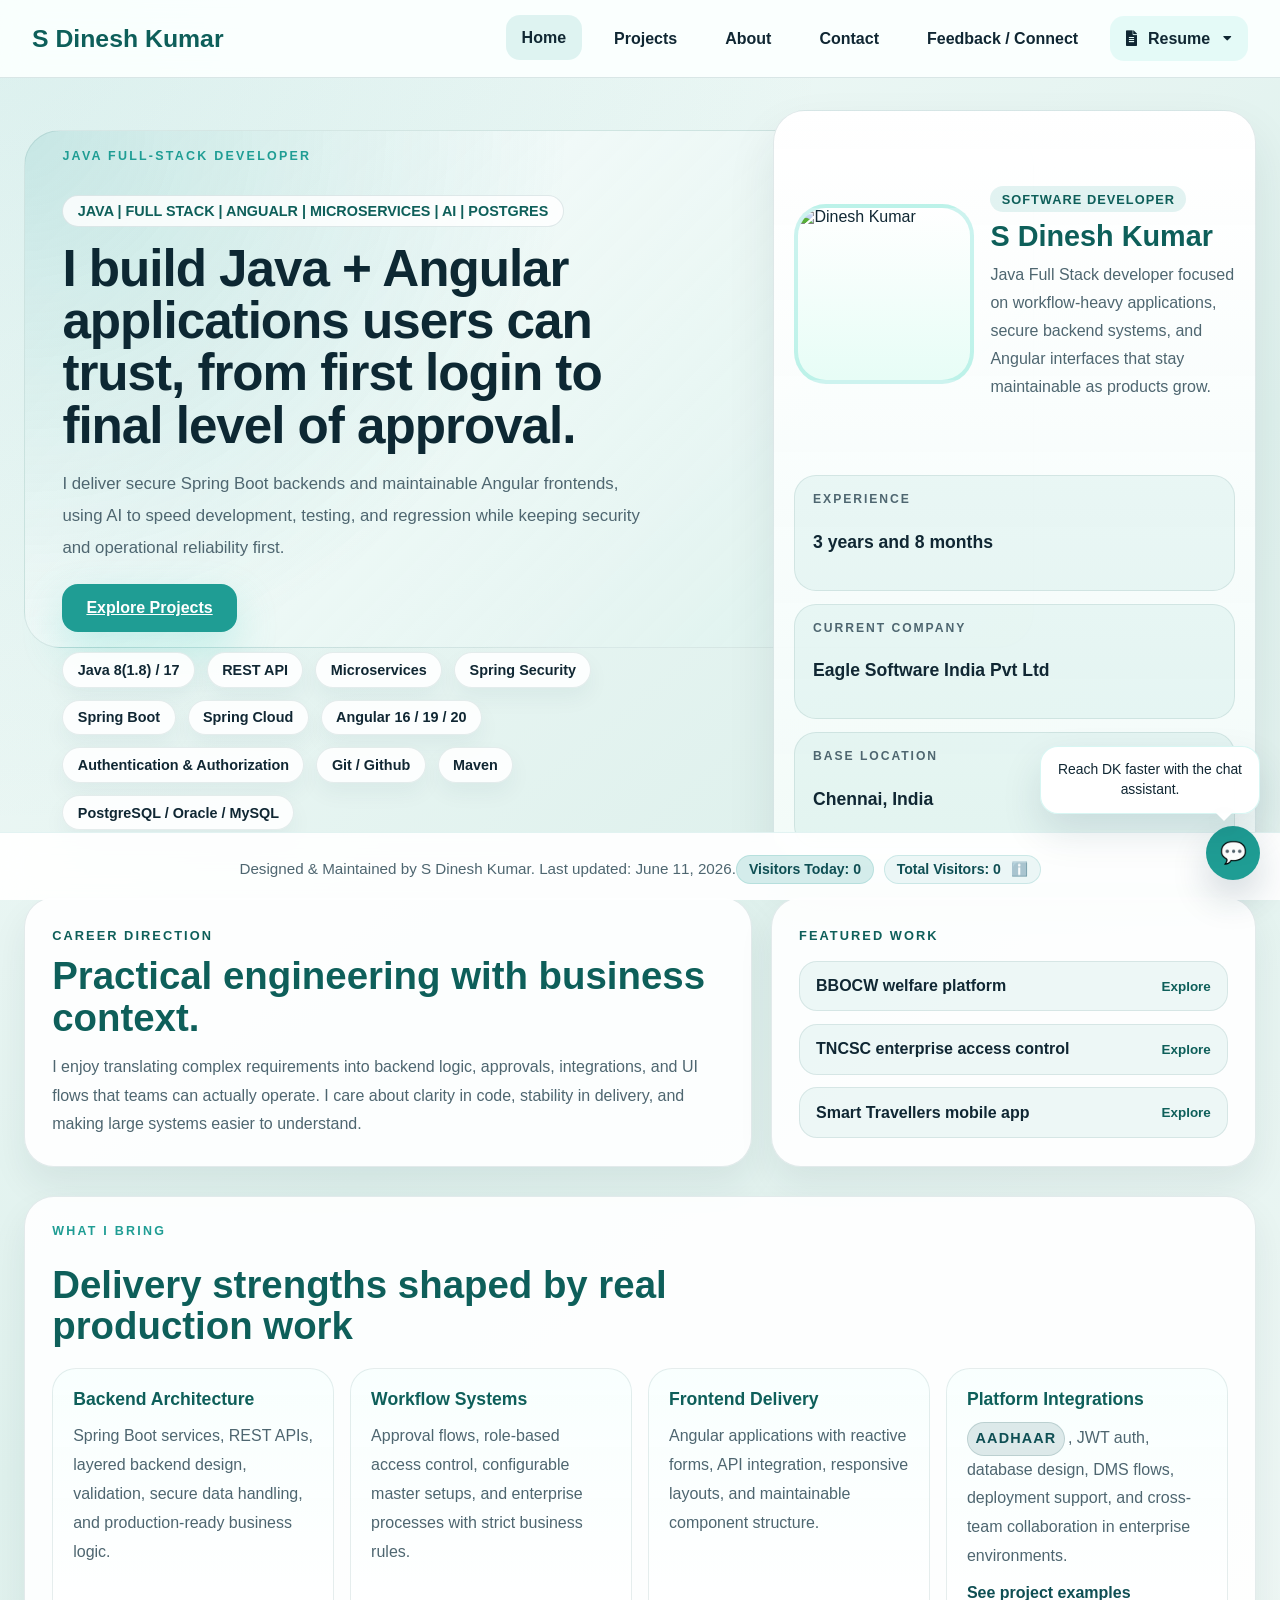
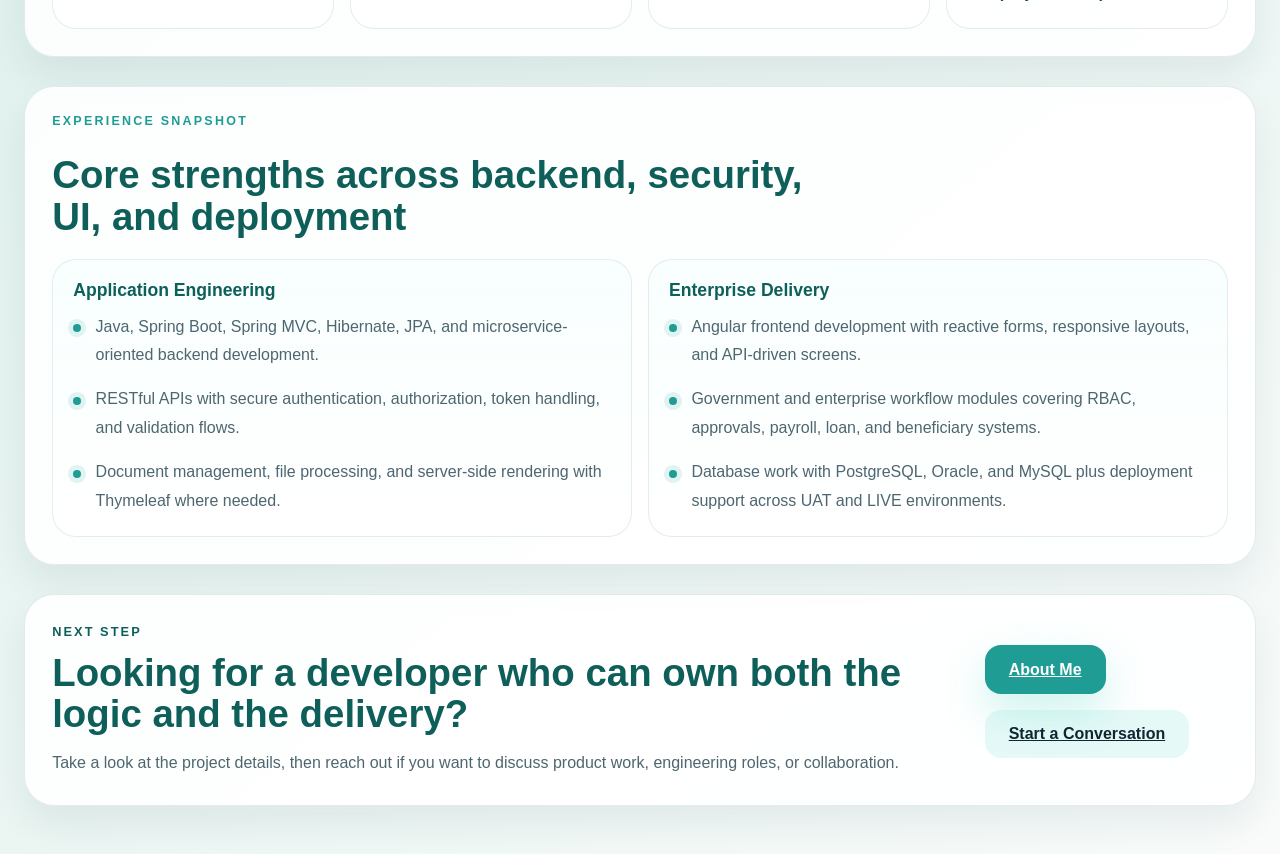
==== commit de17eaae: "Update footer last updated date to August 17, 2026" ====
--- a/index.html
+++ b/index.html
@@ -168,7 +168,7 @@
         </section>
     </main>
 
-    <footer class="app-footer">Designed & Maintained by S Dinesh Kumar. Last updated: June 11, 2026.</footer>
+    <footer class="app-footer">Designed & Maintained by S Dinesh Kumar. Last updated: August 17, 2026.</footer>
     <script src="https://cdn.jsdelivr.net/npm/@emailjs/browser@4/dist/email.min.js"></script>
     <script>
       window.LEO_EMAIL_CONFIG = window.LEO_EMAIL_CONFIG || {
